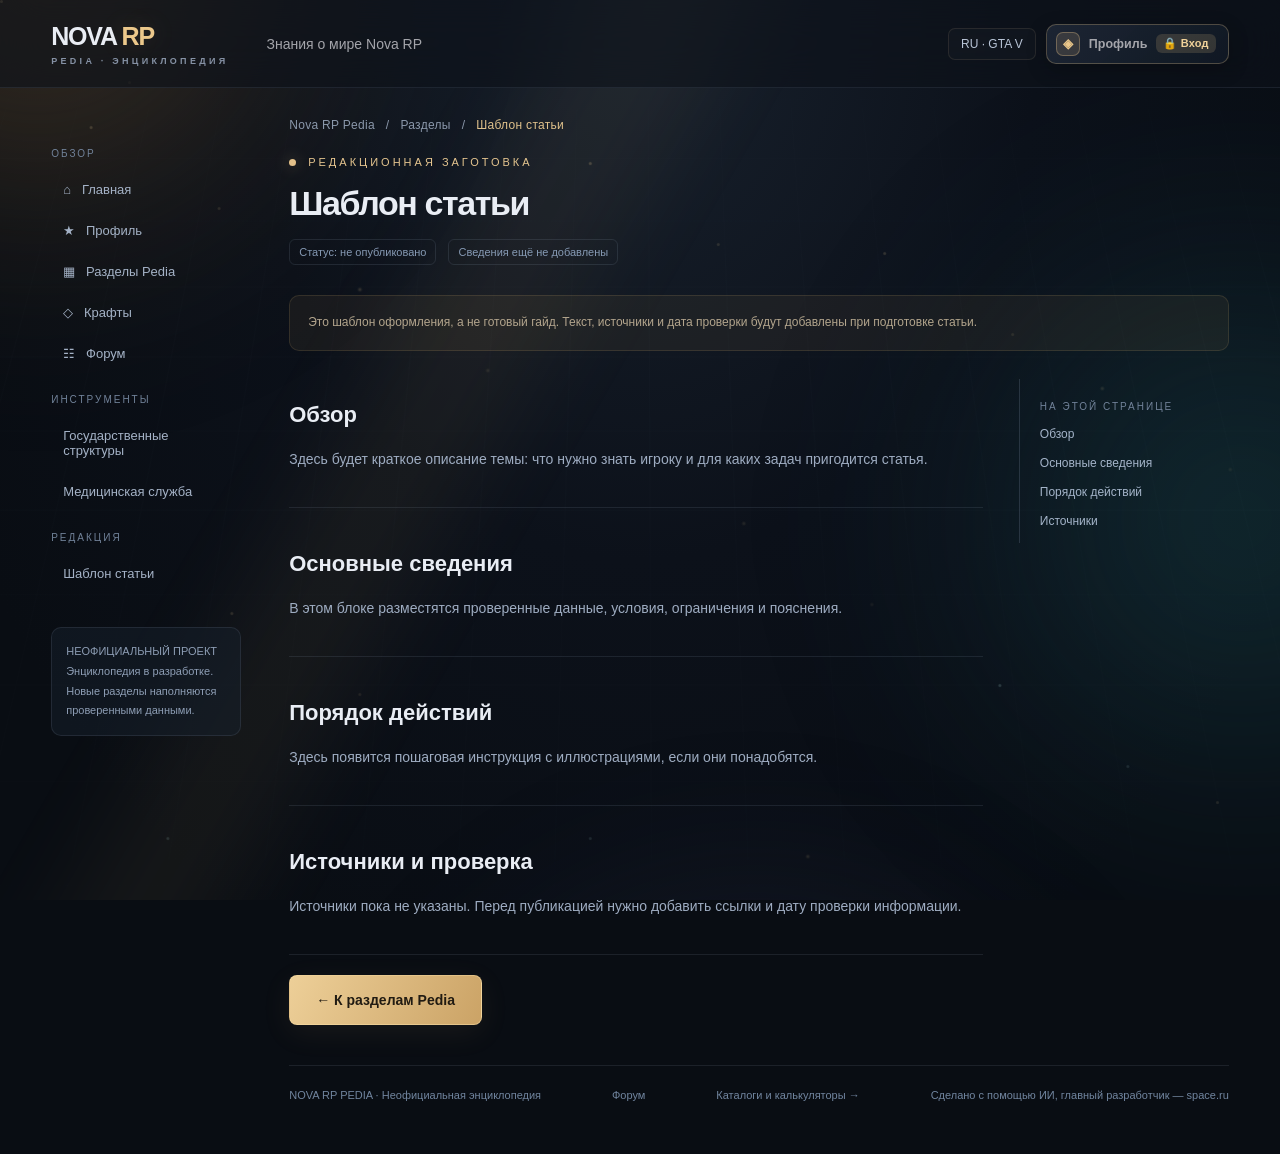
==== article.html @ e7974ddd "Add player profile page, account directory, and 16 auth-gated RP achievements Co-authored-by: arena-" ====
<!DOCTYPE html>
<html lang="ru"><head><meta charset="utf-8"><meta name="viewport" content="width=device-width,initial-scale=1"><title>Шаблон статьи — Nova RP Pedia</title><link rel="stylesheet" href="profile-nav.css">
<style>
*{box-sizing:border-box}body{margin:0;background:#131416;color:#eee;font:14px 'Segoe UI',Arial,sans-serif}button,input{font:inherit}button{cursor:pointer}header{height:76px;border-bottom:1px solid #303136;display:flex;align-items:center;gap:38px;padding:0 4vw;background:#191a1d}.brand{font-size:25px;font-weight:900;letter-spacing:-1px}.brand b{color:#eab95c}.brand small{font-size:11px;letter-spacing:3px;display:block;color:#888;margin-top:2px}header span{color:#a4a5ab}header .right{margin-left:auto;font-size:12px;background:#28292d;border-radius:7px;padding:8px 12px}.page{max-width:1550px;margin:auto;padding:36px 4vw}.crumb{font-size:12px;color:#83858e;margin-bottom:24px}.crumb span{color:#d8b67b}h1{font-size:34px;letter-spacing:-1px;margin:0 0 10px}.intro{color:#9799a2;margin:0 0 28px;line-height:1.6}.layout{display:grid;grid-template-columns:minmax(0,1fr) 350px;gap:26px;align-items:start}.toolbar{display:flex;gap:12px;align-items:center;margin-bottom:18px}.search{width:100%;border:1px solid #36373d;background:#202125;padding:13px 16px;border-radius:9px;color:white;outline:none}.search:focus{border-color:#d6aa5b}.count{white-space:nowrap;color:#8d8f98;font-size:12px}.tabs{display:flex;gap:7px;flex-wrap:wrap;margin-bottom:26px}.tab{color:#a7a8af;background:#202125;border:1px solid #303137;border-radius:7px;padding:9px 13px;font-size:12px}.tab.active{background:#d9ae62;color:#191714;border-color:#d9ae62;font-weight:700}.section-title{display:flex;gap:10px;align-items:center;margin:26px 0 15px;font-size:19px}.section-title span{font-size:11px;background:#2a2b30;color:#a3a4ab;padding:4px 7px;border-radius:5px}.cards{display:grid;grid-template-columns:repeat(auto-fill,minmax(170px,1fr));gap:12px}.card{border:1px solid #303137;border-radius:10px;background:#1c1d21;padding:16px;display:flex;flex-direction:column;min-width:0;transition:.2s}.card:hover{border-color:#756342;background:#222226}.card.selected{border-color:#b18a49}.art{height:92px;display:flex;align-items:center;justify-content:center;background:radial-gradient(ellipse,#33322d00,#191a1d00);position:relative;color:#bdb8ad}.art svg{width:115px;height:70px;filter:drop-shadow(0 8px 7px #0007)}.card-title{min-height:40px;font-weight:600;font-size:13px;line-height:1.5;margin-top:12px}.recipe{font-size:12px;color:#8e909a;margin:9px 0 16px}.recipe b{color:#dfc18d;font-size:15px;font-weight:600}.add{border:1px solid #3a3935;border-radius:6px;background:#2b2822;color:#e5c896;padding:9px;font-size:12px;margin-top:auto}.add:hover{background:#423724}.cart{position:sticky;top:20px;background:#1c1d21;border:1px solid #33343a;border-radius:12px;overflow:hidden}.cart-head{padding:20px;border-bottom:1px solid #303137;display:flex;justify-content:space-between;align-items:center;font-size:18px;font-weight:700}.badge{background:#383025;color:#e5bb77;border-radius:6px;font-size:12px;padding:4px 8px}.cart-body{padding:20px}.label{font-size:12px;color:#b3b4bc;display:flex;justify-content:space-between;margin-bottom:9px}.label span{color:#73757e}.stock-row{display:flex;background:#141518;border:1px solid #393a41;border-radius:7px;align-items:center;padding-right:12px;gap:8px;color:#9698a1}.stock-row input{width:100%;min-width:0;border:0;background:transparent;padding:12px;color:#f0d09a;font-size:20px;outline:none;font-weight:700}.bar{height:4px;border-radius:9px;background:#323338;margin-top:12px;overflow:hidden}.bar i{display:block;width:0;height:100%;background:#dcb774}.balance{font-size:12px;line-height:1.6;color:#93959e;margin-top:10px;min-height:38px}.balance.ok{color:#8dccaa}.balance.bad{color:#ed9292}.order-list{border-top:1px solid #33343a;margin-top:15px;padding-top:15px;max-height:36vh;overflow:auto}.empty{text-align:center;color:#8c8e98;padding:30px 5px;line-height:1.7}.empty strong{display:block;color:#c1c2c9;font-size:14px;margin:12px 0 5px}.line{border:1px solid #34353a;background:#232429;border-radius:8px;padding:10px;margin-bottom:9px}.line-top{display:flex;gap:10px;justify-content:space-between;align-items:start}.line-name{font-size:12px;line-height:1.5}.remove{border:0;background:none;color:#9d7b75;font-size:18px;padding:0 3px}.line-bottom{display:flex;align-items:center;justify-content:space-between;margin-top:10px;gap:6px}.line-cost{font-size:11px;color:#bcaa8c}.qty{display:flex;gap:4px}.qty button{width:25px;border:1px solid #404147;border-radius:4px;color:#ddd;background:#303137}.qty input{width:65px;background:#17181b;border:1px solid #404147;color:#dfbd84;text-align:center;padding:5px 0;border-radius:4px;appearance:textfield}.qty input::-webkit-inner-spin-button{display:none}.summary{border-top:1px solid #33343a;padding-top:15px;margin-top:15px}.sumrow{display:flex;justify-content:space-between;font-size:12px;color:#9799a3;margin-bottom:12px}.sumrow strong{color:#ddd}.total{color:#e3c28b;font-size:15px;font-weight:700}.total strong{color:#e3c28b}.copy{width:100%;padding:12px;background:#dbb16b;color:#211b12;border:0;border-radius:7px;font-weight:700;margin-top:4px}.clear{width:100%;background:none;border:0;color:#9b9da5;padding:12px;font-size:12px}.note{color:#6f717a;font-size:11px;line-height:1.7;margin-top:15px}.footer{border-top:1px solid #2b2c31;padding-top:20px;margin-top:35px;color:#6f717a;font-size:11px;display:flex;justify-content:space-between;gap:20px}.toast{position:fixed;bottom:20px;left:50%;transform:translateX(-50%);background:#dfbb7b;color:#201a11;padding:12px 22px;border-radius:8px;z-index:10;box-shadow:0 6px 30px #0005}.none{padding:40px;color:#92949d;text-align:center}[hidden]{display:none!important}button:focus-visible{outline:2px solid #e1b66c;outline-offset:3px}@media(max-width:1050px){.layout{grid-template-columns:minmax(0,1fr) 310px}.cards{grid-template-columns:repeat(auto-fill,minmax(155px,1fr))}.cart-body{padding:15px}}@media(max-width:760px){header{height:66px;padding:0 20px}header>span{display:none}.page{padding:25px 16px}h1{font-size:28px}.layout{grid-template-columns:1fr}.cart{position:static}.cards{grid-template-columns:repeat(2,minmax(0,1fr))}.count{display:none}.footer{flex-direction:column}.card{padding:12px}.art{height:75px}}

a{color:inherit;text-decoration:none}a:hover{color:#e5c28b}a:focus-visible{outline:2px solid #e5c28b;outline-offset:5px;border-radius:4px}.crumb a{transition:color .15s}.crumb a:hover{text-decoration:underline}.brand:hover{color:#fff}.nav-grid{display:grid;grid-template-columns:repeat(auto-fit,minmax(240px,1fr));gap:20px;margin-top:30px}.nav-card{display:flex;flex-direction:column;gap:15px;border:1px solid #36373d;border-radius:14px;padding:28px;background:#1c1d21;transition:.2s}.nav-card:hover{border-color:#c6a062;background:#242326;transform:translateY(-3px)}.nav-card h2{font-size:23px;margin:0}.nav-card p{color:#9b9da5;line-height:1.7;margin:0}.nav-card .go{color:#e5c28b;margin-top:auto;padding-top:15px}.hero-label{color:#d9b77e;font-size:12px;letter-spacing:2px;margin:25px 0 16px}.hero-title{font-size:clamp(32px,5vw,60px);max-width:850px;line-height:1.1;margin-bottom:22px}.nav-hero{padding:20px 0 30px}.quick-links{display:flex;gap:15px;flex-wrap:wrap}.nav-button{display:inline-block;padding:13px 20px;border-radius:8px;background:#dbb16b;color:#211b12;font-weight:700}.nav-button:hover{background:#e7c48c;color:#211b12}

/* NOVA — animated atmosphere */
:root{--nova-gold:#ecc88b;--nova-edge:rgba(222,194,143,.16)}
html{background:#090d13;scroll-behavior:smooth}body{background:#090d13;isolation:isolate;min-height:100vh;color:#e9edf4}
.atmosphere{position:fixed;inset:0;z-index:-1;overflow:hidden;pointer-events:none;background:radial-gradient(ellipse at 50% 0%,#18212d 0%,#0c111a 44%,#090d13 85%)}
.aura{position:absolute;width:70vw;height:70vw;max-width:1100px;max-height:1100px;border-radius:50%;filter:blur(75px);opacity:.38;will-change:transform;animation:auraFloat 27s ease-in-out infinite alternate}
.aura.gold{left:-32vw;top:-38vw;background:radial-gradient(circle,#9a713e 0%,#6e54272e 48%,transparent 68%)}
.aura.teal{right:-32vw;top:8vh;background:radial-gradient(circle,#205d65 0%,#1b586b33 46%,transparent 68%);animation-duration:34s;animation-delay:-13s}
.aura.violet{left:24vw;bottom:-60vw;background:radial-gradient(circle,#424a79 0%,transparent 65%);animation-duration:39s;animation-delay:-20s}
.bg-grid{position:absolute;inset:0;background-image:linear-gradient(#c2d3ed05 1px,transparent 1px),linear-gradient(90deg,#c2d3ed05 1px,transparent 1px);background-size:72px 72px;mask-image:linear-gradient(transparent,#0008 40%,transparent);transform:perspective(900px) rotateX(20deg) scale(1.15)}
.bg-beam{position:absolute;left:22%;top:-25%;width:20%;height:150%;background:linear-gradient(90deg,transparent,#e4bb7010,transparent);transform:rotate(30deg);filter:blur(25px);animation:beamDrift 30s ease-in-out infinite alternate}
.sparks{position:absolute;left:0;top:0;width:3px;height:3px;border-radius:50%;background:#e9cc92;box-shadow:7vw 14vh 1px #e9cc9280,18vw 68vh 1px #e9cc9260,28vw 32vh 2px #e9cc9290,36vw 84vh 1px #b3e0dd80,46vw 18vh 1px #e9cc9290,58vw 58vh 2px #e9cc9260,69vw 28vh 1px #e9cc9270,78vw 76vh 1px #b3e0dd80,86vw 43vh 2px #e9cc9270,95vw 89vh 1px #e9cc9250,13vw 93vh 1px #b3e0dd60,63vw 95vh 2px #e9cc9270;opacity:.4;animation:sparkDrift 19s ease-in-out infinite alternate}
.sparks.second{transform:translate(10vw,9vh);animation-delay:-9s;animation-duration:26s;opacity:.25}
header{position:relative;z-index:2;background:rgba(13,18,26,.62);border-color:#afc3e518;backdrop-filter:blur(20px);-webkit-backdrop-filter:blur(20px);height:88px}
.brand{letter-spacing:-1.2px}.brand b{color:#ecc88b;text-shadow:0 0 26px #edc58030}.brand small{letter-spacing:3.3px;color:#8692a5;font-size:9px;margin-top:5px}
header .right{border:1px solid #e0c99c1c;background:#ffffff05;color:#b9c5d7}
.page{position:relative;z-index:1;padding-top:42px;animation:pageReveal .65s ease both}
.crumb{color:#8b98ab;letter-spacing:.3px}.crumb span{color:#e1c28c}h1{letter-spacing:-1.4px;font-weight:750}.intro{color:#9ba9bd}
.nav-hero{padding:clamp(35px,8vh,100px) 0 clamp(45px,9vh,110px);max-width:1050px}.hero-label{display:flex;align-items:center;gap:12px;font-size:11px;letter-spacing:3px;color:#e5c58f}.hero-label:before{content:'';width:7px;height:7px;background:#e4c18a;border-radius:50%;box-shadow:0 0 15px #ebc88370}
.hero-title{font-size:clamp(40px,5.8vw,78px);letter-spacing:-3px;line-height:1.08;background:linear-gradient(115deg,#fbf6eb 5%,#e4c58f 60%,#acc6cf);-webkit-background-clip:text;background-clip:text;color:transparent;max-width:1000px;margin-top:26px;margin-bottom:26px}
.nav-hero .intro{font-size:16px;line-height:1.9;max-width:700px}.quick-links{margin-top:32px}.nav-button{padding:16px 26px;border:1px solid #f8dba280;background:linear-gradient(115deg,#edcf98,#cba366);box-shadow:0 8px 30px #cba36615;transition:transform .25s,box-shadow .25s}.nav-button:hover{transform:translateY(-3px);box-shadow:0 12px 40px #cba36630;background:#efd29e}
.nav-card,.cart{background:linear-gradient(135deg,#202a38b3,#131c29cc);border:1px solid #b4c7e524;box-shadow:0 15px 60px #00000020;backdrop-filter:blur(20px);-webkit-backdrop-filter:blur(20px)}
.nav-card{padding:32px;border-radius:18px}.nav-card:hover{background:linear-gradient(135deg,#2b3543cc,#1a2533dd);border-color:#e2c58b77;box-shadow:0 20px 50px #0003}.nav-card p{color:#9eaec3}.nav-card .go{color:#ecc88b}.nav-grid{gap:22px}
.cart{border-radius:16px}.cart-head{border-bottom-color:#c1d2ed18;font-size:17px}.cart-body{background:transparent}.badge{background:#e0bb7520;color:#efd29b}.stock-row{background:#090e1688;border-color:#c3d2e526}.stock-row:focus-within{border-color:#ddbd7f99;box-shadow:0 0 0 3px #ddbd7f0a}.stock-row input{color:#efd19b}.bar{background:#afc4e018}.bar i{background:linear-gradient(90deg,#9f8053,#f0dba7);box-shadow:0 0 12px #e2bd7970;transition:width .3s}
.search{background:#17223199;border-color:#b2c8e526;backdrop-filter:blur(12px);transition:border-color .2s,box-shadow .2s}.search:focus{border-color:#dcb87c;box-shadow:0 0 0 3px #dcb87c0c}
.tab{background:#1c2737a6;border-color:#a2bad51c;color:#9eacc1;transition:background .2s,color .2s,border-color .2s}.tab:hover{border-color:#ddbd7b70;color:#efdab6}.tab.active{background:linear-gradient(120deg,#e6c68e,#ba945b);color:#211a10;border-color:#e6c68e80;box-shadow:0 3px 15px #d7b16b15}
.card{background:linear-gradient(145deg,#1e2a3b99,#131c29c7);border-color:#acc5e51c;border-radius:13px;transition:transform .22s,border-color .22s,box-shadow .22s,background .22s;backdrop-filter:blur(12px)}
.card:hover{transform:translateY(-4px);background:linear-gradient(145deg,#2b3543c7,#1c2532dd);border-color:#d8b98166;box-shadow:0 12px 25px #0003}.card.selected{border-color:#d9b77b80;box-shadow:inset 0 0 25px #b9955408}.art{background:radial-gradient(ellipse,#d5c4940a,transparent 65%)}.art svg{transition:transform .3s}.card:hover .art svg{transform:translateY(-3px) rotate(-2deg)}
.add{background:#d0af7710;color:#e6c896;border-color:#ddc19230;transition:background .2s,border-color .2s}.add:hover{background:#d8b98124;border-color:#ddc19270}.line{background:#101a2799;border-color:#c2d5ed1c}.qty input{background:#0a121d;color:#ebcc92;border-color:#91a9ca30}.qty input:focus{outline:1px solid #e1c38b}.copy{background:linear-gradient(115deg,#e7c994,#c4a06a);transition:filter .2s,transform .2s}.copy:hover{filter:brightness(1.08);transform:translateY(-1px)}
.order-list,.summary,.cart-head,.footer{border-color:#b8cce61c}.section-title span{background:#9fb7d112;color:#9dadc1}.footer{color:#7a899f;padding-bottom:24px}.footer a{color:#a9b8ca}.note{color:#8290a4}.toast{background:#e8ca95;box-shadow:0 12px 45px #0006;border:1px solid #ffdf9c}
@keyframes auraFloat{0%{transform:translate3d(0,0,0) scale(1)}50%{transform:translate3d(7vw,6vh,0) scale(1.12)}100%{transform:translate3d(14vw,-3vh,0) scale(.94)}}
@keyframes sparkDrift{from{translate:0 0;opacity:.2}to{translate:18px -60px;opacity:.6}}
@keyframes beamDrift{from{translate:-12vw 0;opacity:.3}to{translate:25vw 0;opacity:.8}}
@keyframes pageReveal{from{opacity:0;transform:translateY(10px)}to{opacity:1;transform:translateY(0)}}
@media(max-width:760px){header{height:74px}.page{padding-top:26px}.hero-title{letter-spacing:-1.7px}.nav-hero{padding:32px 0 48px}.nav-hero .intro{font-size:14px}.aura{filter:blur(45px);width:100vw;height:100vw}.aura.gold{top:-35vw;left:-40vw}.aura.teal{top:35vh;right:-50vw}.nav-card{padding:24px}.hero-label{letter-spacing:2px}.card:hover{transform:none}}
@media(prefers-reduced-motion:reduce){html{scroll-behavior:auto}*,*:before,*:after{animation:none!important;transition:none!important}.aura{will-change:auto}.sparks{opacity:.3}}

.pedia-shell{max-width:1550px;margin:auto;padding:30px 4vw;display:grid;grid-template-columns:190px minmax(0,1fr);gap:48px;position:relative}.pedia-side{padding-top:8px}.side-label{font-size:10px;letter-spacing:2px;color:#718299;margin:22px 0 12px}.side-link{display:block;padding:11px 12px;margin:4px 0;border-radius:8px;font-size:13px;color:#a4b2c6;transition:.2s}.side-link:hover,.side-link.current{background:#e4bf8110;color:#efd099}.side-link.current{border-left:2px solid #e6c78c}.side-box{border:1px solid #b5c9e51c;background:#16202d80;border-radius:10px;padding:14px;margin-top:35px;font-size:11px;line-height:1.8;color:#8e9eb5}.pedia-content{min-width:0}.pedia-content .hero-label{margin-top:20px}.pedia-title{font-size:clamp(38px,5.5vw,70px);letter-spacing:-2.8px;line-height:1.08;margin:22px 0;color:#f1eee7}.pedia-title em{font-style:normal;background:linear-gradient(110deg,#edd19e,#c6a875);background-clip:text;-webkit-background-clip:text;color:transparent}.pedia-lead{color:#9cacbf;line-height:1.9;font-size:15px;max-width:650px}.pedia-search{position:relative;margin:30px 0 12px;max-width:780px}.pedia-search input{padding:18px 90px 18px 48px;font-size:15px;border-radius:12px}.search-mark{position:absolute;left:18px;top:14px;color:#d8b982;font-size:23px}.keycap{position:absolute;right:14px;top:15px;border:1px solid #8195b333;border-radius:5px;padding:3px 6px;color:#8294ae;font-size:11px}.search-help{font-size:11px;color:#71849d;margin-bottom:35px}.section-bar{display:flex;justify-content:space-between;align-items:center;gap:15px;margin:35px 0 18px}.section-bar h2{font-size:20px;margin:0;letter-spacing:-.5px}.section-bar span{font-size:11px;color:#8c9cb2}.pedia-grid{display:grid;grid-template-columns:repeat(3,minmax(0,1fr));gap:13px}.pedia-tile{position:relative;display:flex;flex-direction:column;gap:14px;min-height:190px;background:linear-gradient(140deg,#1c2a3b99,#101a28b0);border:1px solid #b5c9e51e;border-radius:13px;padding:22px;transition:transform .2s,border-color .2s,background .2s}.pedia-tile:hover{transform:translateY(-4px);border-color:#d3b17b80;background:#233143aa}.tile-icon{width:38px;height:38px;display:grid;place-items:center;background:#e9c4850c;border:1px solid #e9c48526;color:#e9c485;border-radius:10px;font-size:20px}.pedia-tile h3{font-size:15px;margin:0}.pedia-tile p{font-size:12px;color:#91a3bb;line-height:1.7;margin:0}.tile-state{font-size:10px;color:#8999ae;margin-top:auto;display:flex;justify-content:space-between;gap:12px}.tile-state.live{color:#88c6a9}.ready-list{display:grid;grid-template-columns:1fr 1fr;gap:12px}.ready-link{display:flex;align-items:center;gap:14px;border:1px solid #b5c9e51e;background:#111d2bb0;border-radius:12px;padding:19px}.ready-link:hover{border-color:#d3b17b80}.ready-link strong{display:block;font-size:13px}.ready-link small{display:block;color:#8a9eb9;margin-top:7px;font-size:11px}.ready-link b{margin-left:auto;color:#e5c58c}.editor-note{margin:28px 0;border:1px solid #e5be7a22;border-radius:10px;padding:16px 18px;font-size:12px;color:#b3a58d;line-height:1.8;background:#d9ac6410}.results{max-width:780px;margin:0 0 25px;background:#111d2be8;border:1px solid #b5c9e52a;border-radius:12px;padding:8px}.results a{display:block;padding:14px;border-radius:7px}.results a:hover{background:#dcb77510}.results strong{display:block;font-size:13px}.results small{display:block;font-size:11px;margin-top:5px;color:#92a6bf}.no-results{padding:18px;color:#9aabc0;font-size:13px}.article-layout{display:grid;grid-template-columns:minmax(0,1fr) 210px;gap:36px}.article-block{padding:5px 0 20px;border-bottom:1px solid #b5c9e51c;margin-bottom:20px}.article-block h2{font-size:22px}.article-block p,.article-block li{font-size:14px;color:#9eacc1;line-height:1.9}.article-toc{position:sticky;top:25px;align-self:start;border-left:1px solid #b5c9e52a;padding-left:20px}.article-toc a{display:block;color:#a4b4c9;font-size:12px;margin:15px 0}.article-meta{display:flex;gap:12px;flex-wrap:wrap;font-size:11px;color:#869ab4;margin:16px 0 30px}.article-meta span{padding:6px 9px;border:1px solid #a8bad022;border-radius:6px}.pedia-footer{display:flex;justify-content:space-between;gap:15px;flex-wrap:wrap;margin-top:40px;padding:23px 0;border-top:1px solid #b5c9e51c;font-size:11px;color:#71859f}
@media(max-width:1100px){.pedia-shell{gap:25px;grid-template-columns:165px minmax(0,1fr)}.pedia-grid{grid-template-columns:repeat(2,minmax(0,1fr))}}@media(max-width:760px){.pedia-shell{display:block;padding:22px 16px}.pedia-side{display:none}.pedia-title{letter-spacing:-1.8px}.pedia-grid{grid-template-columns:repeat(2,minmax(0,1fr))}.pedia-tile{padding:16px;min-height:180px}.ready-list,.article-layout{grid-template-columns:1fr}.article-toc{display:none}.keycap{display:none}.pedia-search input{padding-right:15px}.pedia-lead{font-size:14px}.section-bar span{display:none}}@media(prefers-reduced-motion:reduce){.pedia-tile{transition:none}}
</style></head><body><div class="atmosphere" aria-hidden="true"><div class="aura gold"></div><div class="aura teal"></div><div class="aura violet"></div><div class="bg-grid"></div><div class="bg-beam"></div><div class="sparks"></div><div class="sparks second"></div></div>
<header><a class="brand" href="home.html" aria-label="Nova RP Pedia — главная">NOVA <b>RP</b><small>PEDIA · ЭНЦИКЛОПЕДИЯ</small></a><span>Знания о мире Nova RP</span><div class="nova-header-end"><div class="right">RU · GTA V</div><a class="nova-profile-btn" id="novaProfileNavBtn" href="profile.html"><span class="npb-avatar" aria-hidden="true">◈</span><span class="npb-label">Профиль</span><span class="npb-badge">🔒 Вход</span></a></div></header>
<main class="pedia-shell"><aside class="pedia-side"><div class="side-label">ОБЗОР</div><a class="side-link" href="home.html">⌂ &nbsp; Главная</a><a class="side-link" href="profile.html">★ &nbsp; Профиль</a><a class="side-link" href="home.html#sections">▦ &nbsp; Разделы Pedia</a><a class="side-link" href="catalogs.html">◇ &nbsp; Крафты</a><a class="side-link" href="forum.html">☷ &nbsp; Форум</a><div class="side-label">ИНСТРУМЕНТЫ</div><a class="side-link" href="index.html">Государственные структуры</a><a class="side-link" href="ems.html">Медицинская служба</a><div class="side-label">РЕДАКЦИЯ</div><a class="side-link" href="article.html">Шаблон статьи</a><div class="side-box">НЕОФИЦИАЛЬНЫЙ ПРОЕКТ<br>Энциклопедия в разработке. Новые разделы наполняются проверенными данными.</div></aside><div class="pedia-content"><nav class="crumb"><a href="home.html">Nova RP Pedia</a> &nbsp; / &nbsp; <a href="home.html#sections">Разделы</a> &nbsp; / &nbsp; <span id="crumbTitle">Шаблон статьи</span></nav><div class="hero-label">РЕДАКЦИОННАЯ ЗАГОТОВКА</div><h1 id="articleTitle">Шаблон статьи</h1><div class="article-meta"><span>Статус: не опубликовано</span><span>Сведения ещё не добавлены</span></div><div class="editor-note" id="articleNotice">Это шаблон оформления, а не готовый гайд. Текст, источники и дата проверки будут добавлены при подготовке статьи.</div><div class="article-layout"><article><section class="article-block" id="overview"><h2>Обзор</h2><p>Здесь будет краткое описание темы: что нужно знать игроку и для каких задач пригодится статья.</p></section><section class="article-block" id="details"><h2>Основные сведения</h2><p>В этом блоке разместятся проверенные данные, условия, ограничения и пояснения.</p></section><section class="article-block" id="steps"><h2>Порядок действий</h2><p>Здесь появится пошаговая инструкция с иллюстрациями, если они понадобятся.</p></section><section class="article-block" id="sources"><h2>Источники и проверка</h2><p>Источники пока не указаны. Перед публикацией нужно добавить ссылки и дату проверки информации.</p></section><a class="nav-button" href="home.html#sections">← К разделам Pedia</a></article><nav class="article-toc" aria-label="Содержание статьи"><div class="side-label">НА ЭТОЙ СТРАНИЦЕ</div><a href="#overview">Обзор</a><a href="#details">Основные сведения</a><a href="#steps">Порядок действий</a><a href="#sources">Источники</a></nav></div><footer class="pedia-footer"><span>NOVA RP PEDIA · Неофициальная энциклопедия</span><a href="forum.html">Форум</a><a href="catalogs.html">Каталоги и калькуляторы →</a><span>Сделано с помощью ИИ, главный разработчик — <a href="https://space.ru" target="_blank" rel="noopener noreferrer">space.ru</a></span></footer></div></main><script>
const sections={start:'Начало игры',organizations:'Организации',jobs:'Работа и профессии',transport:'Транспорт',items:'Предметы'};const key=new URLSearchParams(location.search).get('section');if(Object.hasOwn(sections,key)){const title=sections[key];document.getElementById('articleTitle').textContent=title;document.getElementById('crumbTitle').textContent=title;document.getElementById('articleNotice').textContent='Раздел «'+title+'» готовится к наполнению. Ниже — структура будущей статьи, а не сведения о правилах или механиках сервера.';document.title=title+' — Nova RP Pedia';}
</script><script src="vendor/supabase.js"></script><script src="supabase-config.js"></script><script src="pedia-article.js"></script><script src="achievements.js"></script></body></html>
---- profile-nav.css ----
/* Nova RP Pedia — Global Profile Header Button & Achievement Toast */
.nova-header-end {
  margin-left: auto;
  display: flex;
  align-items: center;
  gap: 10px;
  flex-shrink: 0;
}

header .nova-header-end > .right {
  margin-left: 0;
}

.nova-profile-btn {
  display: inline-flex;
  align-items: center;
  gap: 9px;
  padding: 7px 12px 7px 9px;
  border-radius: 10px;
  border: 1px solid rgba(236, 200, 139, 0.28);
  background: linear-gradient(135deg, rgba(32, 42, 56, 0.85), rgba(17, 25, 37, 0.92));
  color: #f3e8d2;
  font-size: 12.5px;
  font-weight: 600;
  text-decoration: none;
  white-space: nowrap;
  box-shadow: 0 6px 20px rgba(0, 0, 0, 0.22);
  transition: transform 0.2s ease, border-color 0.2s ease, background 0.2s ease, box-shadow 0.2s ease;
}

.nova-profile-btn:hover {
  transform: translateY(-1px);
  border-color: rgba(236, 200, 139, 0.65);
  background: linear-gradient(135deg, rgba(44, 56, 74, 0.92), rgba(24, 34, 49, 0.96));
  color: #fff6e5;
  box-shadow: 0 10px 26px rgba(219, 177, 107, 0.14);
}

.nova-profile-btn:focus-visible {
  outline: 2px solid #ecc88b;
  outline-offset: 3px;
}

.nova-profile-btn.is-current {
  border-color: rgba(236, 200, 139, 0.78);
  background: linear-gradient(125deg, rgba(230, 198, 142, 0.22), rgba(32, 43, 59, 0.95));
  color: #ffe7bd;
  box-shadow: 0 0 24px rgba(236, 200, 139, 0.16);
}

.npb-avatar {
  width: 24px;
  height: 24px;
  border-radius: 7px;
  display: inline-grid;
  place-items: center;
  background: rgba(236, 200, 139, 0.14);
  border: 1px solid rgba(236, 200, 139, 0.32);
  color: #ecc88b;
  font-size: 13px;
  line-height: 1;
  flex-shrink: 0;
}

.npb-label {
  max-width: 135px;
  overflow: hidden;
  text-overflow: ellipsis;
}

.npb-badge {
  display: inline-flex;
  align-items: center;
  gap: 3px;
  padding: 3px 7px;
  border-radius: 6px;
  background: rgba(236, 200, 139, 0.16);
  color: #f0d29a;
  font-size: 11px;
  font-weight: 700;
  letter-spacing: 0.2px;
}

/* Achievement Unlock Toast Stack */
.nova-ach-toast-stack {
  position: fixed;
  right: 20px;
  bottom: 20px;
  z-index: 9999;
  display: flex;
  flex-direction: column;
  gap: 10px;
  max-width: min(370px, calc(100vw - 32px));
  pointer-events: none;
}

.nova-ach-toast {
  pointer-events: auto;
  display: flex;
  align-items: center;
  gap: 13px;
  padding: 14px 16px;
  border-radius: 14px;
  border: 1px solid rgba(236, 200, 139, 0.55);
  background: linear-gradient(135deg, rgba(25, 34, 48, 0.96), rgba(12, 18, 28, 0.98));
  color: #eef2f8;
  text-decoration: none;
  box-shadow: 0 18px 48px rgba(0, 0, 0, 0.55), 0 0 28px rgba(236, 200, 139, 0.16);
  backdrop-filter: blur(16px);
  -webkit-backdrop-filter: blur(16px);
  animation: novaAchSlideIn 0.38s cubic-bezier(0.2, 0.9, 0.25, 1) both;
}

.nova-ach-toast:hover {
  border-color: #f3d59b;
  color: #fff;
}

.nova-ach-toast-icon {
  width: 42px;
  height: 42px;
  border-radius: 11px;
  display: grid;
  place-items: center;
  background: radial-gradient(circle at 30% 25%, rgba(236, 200, 139, 0.32), rgba(236, 200, 139, 0.08));
  border: 1px solid rgba(236, 200, 139, 0.45);
  color: #f3d49b;
  font-size: 20px;
  flex-shrink: 0;
}

.nova-ach-toast-body {
  min-width: 0;
  flex: 1;
}

.nova-ach-toast-kicker {
  font-size: 10px;
  letter-spacing: 1.6px;
  text-transform: uppercase;
  color: #ecc88b;
  font-weight: 700;
}

.nova-ach-toast-title {
  font-size: 13.5px;
  font-weight: 700;
  color: #fff;
  margin-top: 3px;
  line-height: 1.35;
}

.nova-ach-toast-sub {
  font-size: 11px;
  color: #9fb0c7;
  margin-top: 3px;
}

@keyframes novaAchSlideIn {
  from {
    opacity: 0;
    transform: translateY(16px) scale(0.96);
  }
  to {
    opacity: 1;
    transform: translateY(0) scale(1);
  }
}

@media (max-width: 680px) {
  header {
    gap: 14px !important;
  }
  header .nova-header-end > .right {
    display: none;
  }
  .nova-profile-btn {
    padding: 6px 10px 6px 8px;
    gap: 7px;
    font-size: 12px;
  }
  .npb-label {
    max-width: 92px;
  }
}

@media (max-width: 420px) {
  .npb-label {
    max-width: 72px;
  }
}

@media (prefers-reduced-motion: reduce) {
  .nova-profile-btn,
  .nova-ach-toast {
    animation: none !important;
    transition: none !important;
  }
}
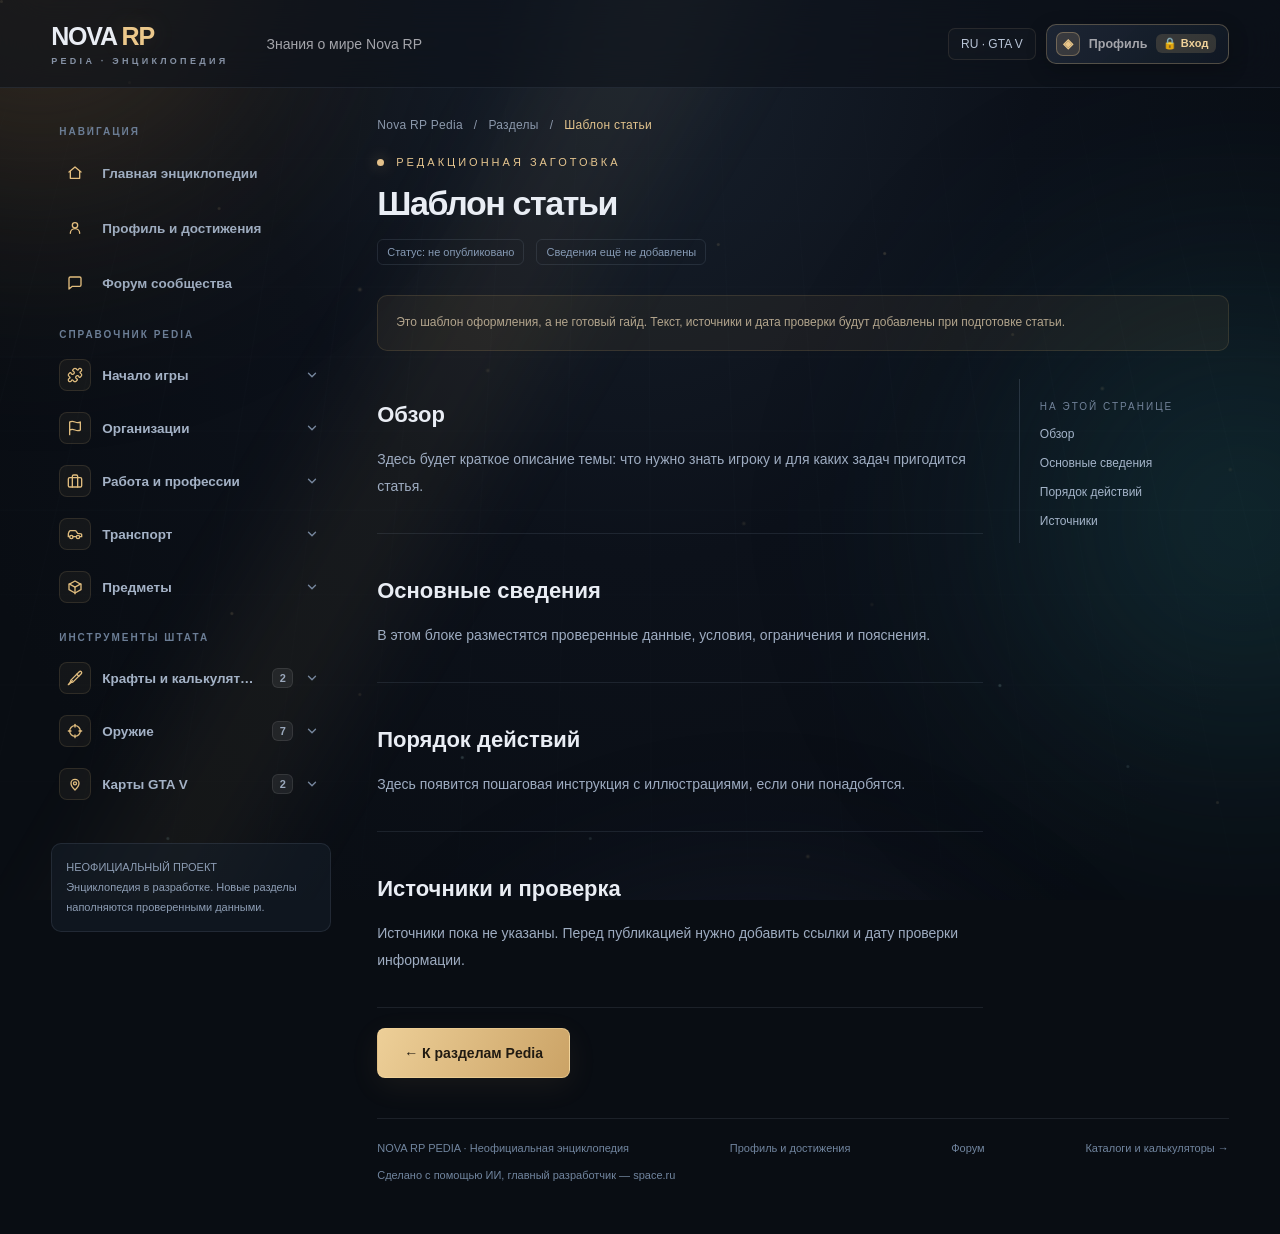
==== commit 7a62c7e8: "Redesign Pedia sidebar into collapsible tree menu with dynamic Supabase sync Co-authored-by: arena-a" ====
--- a/article.html
+++ b/article.html
@@ -1,5 +1,5 @@
 <!DOCTYPE html>
-<html lang="ru"><head><meta charset="utf-8"><meta name="viewport" content="width=device-width,initial-scale=1"><title>Шаблон статьи — Nova RP Pedia</title><link rel="stylesheet" href="profile-nav.css">
+<html lang="ru"><head><meta charset="utf-8"><meta name="viewport" content="width=device-width,initial-scale=1"><title>Шаблон статьи — Nova RP Pedia</title><link rel="stylesheet" href="profile-nav.css"><link rel="stylesheet" href="pedia-sidebar.css?v=2">
 <style>
 *{box-sizing:border-box}body{margin:0;background:#131416;color:#eee;font:14px 'Segoe UI',Arial,sans-serif}button,input{font:inherit}button{cursor:pointer}header{height:76px;border-bottom:1px solid #303136;display:flex;align-items:center;gap:38px;padding:0 4vw;background:#191a1d}.brand{font-size:25px;font-weight:900;letter-spacing:-1px}.brand b{color:#eab95c}.brand small{font-size:11px;letter-spacing:3px;display:block;color:#888;margin-top:2px}header span{color:#a4a5ab}header .right{margin-left:auto;font-size:12px;background:#28292d;border-radius:7px;padding:8px 12px}.page{max-width:1550px;margin:auto;padding:36px 4vw}.crumb{font-size:12px;color:#83858e;margin-bottom:24px}.crumb span{color:#d8b67b}h1{font-size:34px;letter-spacing:-1px;margin:0 0 10px}.intro{color:#9799a2;margin:0 0 28px;line-height:1.6}.layout{display:grid;grid-template-columns:minmax(0,1fr) 350px;gap:26px;align-items:start}.toolbar{display:flex;gap:12px;align-items:center;margin-bottom:18px}.search{width:100%;border:1px solid #36373d;background:#202125;padding:13px 16px;border-radius:9px;color:white;outline:none}.search:focus{border-color:#d6aa5b}.count{white-space:nowrap;color:#8d8f98;font-size:12px}.tabs{display:flex;gap:7px;flex-wrap:wrap;margin-bottom:26px}.tab{color:#a7a8af;background:#202125;border:1px solid #303137;border-radius:7px;padding:9px 13px;font-size:12px}.tab.active{background:#d9ae62;color:#191714;border-color:#d9ae62;font-weight:700}.section-title{display:flex;gap:10px;align-items:center;margin:26px 0 15px;font-size:19px}.section-title span{font-size:11px;background:#2a2b30;color:#a3a4ab;padding:4px 7px;border-radius:5px}.cards{display:grid;grid-template-columns:repeat(auto-fill,minmax(170px,1fr));gap:12px}.card{border:1px solid #303137;border-radius:10px;background:#1c1d21;padding:16px;display:flex;flex-direction:column;min-width:0;transition:.2s}.card:hover{border-color:#756342;background:#222226}.card.selected{border-color:#b18a49}.art{height:92px;display:flex;align-items:center;justify-content:center;background:radial-gradient(ellipse,#33322d00,#191a1d00);position:relative;color:#bdb8ad}.art svg{width:115px;height:70px;filter:drop-shadow(0 8px 7px #0007)}.card-title{min-height:40px;font-weight:600;font-size:13px;line-height:1.5;margin-top:12px}.recipe{font-size:12px;color:#8e909a;margin:9px 0 16px}.recipe b{color:#dfc18d;font-size:15px;font-weight:600}.add{border:1px solid #3a3935;border-radius:6px;background:#2b2822;color:#e5c896;padding:9px;font-size:12px;margin-top:auto}.add:hover{background:#423724}.cart{position:sticky;top:20px;background:#1c1d21;border:1px solid #33343a;border-radius:12px;overflow:hidden}.cart-head{padding:20px;border-bottom:1px solid #303137;display:flex;justify-content:space-between;align-items:center;font-size:18px;font-weight:700}.badge{background:#383025;color:#e5bb77;border-radius:6px;font-size:12px;padding:4px 8px}.cart-body{padding:20px}.label{font-size:12px;color:#b3b4bc;display:flex;justify-content:space-between;margin-bottom:9px}.label span{color:#73757e}.stock-row{display:flex;background:#141518;border:1px solid #393a41;border-radius:7px;align-items:center;padding-right:12px;gap:8px;color:#9698a1}.stock-row input{width:100%;min-width:0;border:0;background:transparent;padding:12px;color:#f0d09a;font-size:20px;outline:none;font-weight:700}.bar{height:4px;border-radius:9px;background:#323338;margin-top:12px;overflow:hidden}.bar i{display:block;width:0;height:100%;background:#dcb774}.balance{font-size:12px;line-height:1.6;color:#93959e;margin-top:10px;min-height:38px}.balance.ok{color:#8dccaa}.balance.bad{color:#ed9292}.order-list{border-top:1px solid #33343a;margin-top:15px;padding-top:15px;max-height:36vh;overflow:auto}.empty{text-align:center;color:#8c8e98;padding:30px 5px;line-height:1.7}.empty strong{display:block;color:#c1c2c9;font-size:14px;margin:12px 0 5px}.line{border:1px solid #34353a;background:#232429;border-radius:8px;padding:10px;margin-bottom:9px}.line-top{display:flex;gap:10px;justify-content:space-between;align-items:start}.line-name{font-size:12px;line-height:1.5}.remove{border:0;background:none;color:#9d7b75;font-size:18px;padding:0 3px}.line-bottom{display:flex;align-items:center;justify-content:space-between;margin-top:10px;gap:6px}.line-cost{font-size:11px;color:#bcaa8c}.qty{display:flex;gap:4px}.qty button{width:25px;border:1px solid #404147;border-radius:4px;color:#ddd;background:#303137}.qty input{width:65px;background:#17181b;border:1px solid #404147;color:#dfbd84;text-align:center;padding:5px 0;border-radius:4px;appearance:textfield}.qty input::-webkit-inner-spin-button{display:none}.summary{border-top:1px solid #33343a;padding-top:15px;margin-top:15px}.sumrow{display:flex;justify-content:space-between;font-size:12px;color:#9799a3;margin-bottom:12px}.sumrow strong{color:#ddd}.total{color:#e3c28b;font-size:15px;font-weight:700}.total strong{color:#e3c28b}.copy{width:100%;padding:12px;background:#dbb16b;color:#211b12;border:0;border-radius:7px;font-weight:700;margin-top:4px}.clear{width:100%;background:none;border:0;color:#9b9da5;padding:12px;font-size:12px}.note{color:#6f717a;font-size:11px;line-height:1.7;margin-top:15px}.footer{border-top:1px solid #2b2c31;padding-top:20px;margin-top:35px;color:#6f717a;font-size:11px;display:flex;justify-content:space-between;gap:20px}.toast{position:fixed;bottom:20px;left:50%;transform:translateX(-50%);background:#dfbb7b;color:#201a11;padding:12px 22px;border-radius:8px;z-index:10;box-shadow:0 6px 30px #0005}.none{padding:40px;color:#92949d;text-align:center}[hidden]{display:none!important}button:focus-visible{outline:2px solid #e1b66c;outline-offset:3px}@media(max-width:1050px){.layout{grid-template-columns:minmax(0,1fr) 310px}.cards{grid-template-columns:repeat(auto-fill,minmax(155px,1fr))}.cart-body{padding:15px}}@media(max-width:760px){header{height:66px;padding:0 20px}header>span{display:none}.page{padding:25px 16px}h1{font-size:28px}.layout{grid-template-columns:1fr}.cart{position:static}.cards{grid-template-columns:repeat(2,minmax(0,1fr))}.count{display:none}.footer{flex-direction:column}.card{padding:12px}.art{height:75px}}
 
@@ -45,6 +45,6 @@
 @media(max-width:1100px){.pedia-shell{gap:25px;grid-template-columns:165px minmax(0,1fr)}.pedia-grid{grid-template-columns:repeat(2,minmax(0,1fr))}}@media(max-width:760px){.pedia-shell{display:block;padding:22px 16px}.pedia-side{display:none}.pedia-title{letter-spacing:-1.8px}.pedia-grid{grid-template-columns:repeat(2,minmax(0,1fr))}.pedia-tile{padding:16px;min-height:180px}.ready-list,.article-layout{grid-template-columns:1fr}.article-toc{display:none}.keycap{display:none}.pedia-search input{padding-right:15px}.pedia-lead{font-size:14px}.section-bar span{display:none}}@media(prefers-reduced-motion:reduce){.pedia-tile{transition:none}}
 </style></head><body><div class="atmosphere" aria-hidden="true"><div class="aura gold"></div><div class="aura teal"></div><div class="aura violet"></div><div class="bg-grid"></div><div class="bg-beam"></div><div class="sparks"></div><div class="sparks second"></div></div>
 <header><a class="brand" href="home.html" aria-label="Nova RP Pedia — главная">NOVA <b>RP</b><small>PEDIA · ЭНЦИКЛОПЕДИЯ</small></a><span>Знания о мире Nova RP</span><div class="nova-header-end"><div class="right">RU · GTA V</div><a class="nova-profile-btn" id="novaProfileNavBtn" href="profile.html"><span class="npb-avatar" aria-hidden="true">◈</span><span class="npb-label">Профиль</span><span class="npb-badge">🔒 Вход</span></a></div></header>
-<main class="pedia-shell"><aside class="pedia-side"><div class="side-label">ОБЗОР</div><a class="side-link" href="home.html">⌂ &nbsp; Главная</a><a class="side-link" href="profile.html">★ &nbsp; Профиль</a><a class="side-link" href="home.html#sections">▦ &nbsp; Разделы Pedia</a><a class="side-link" href="catalogs.html">◇ &nbsp; Крафты</a><a class="side-link" href="forum.html">☷ &nbsp; Форум</a><div class="side-label">ИНСТРУМЕНТЫ</div><a class="side-link" href="index.html">Государственные структуры</a><a class="side-link" href="ems.html">Медицинская служба</a><div class="side-label">РЕДАКЦИЯ</div><a class="side-link" href="article.html">Шаблон статьи</a><div class="side-box">НЕОФИЦИАЛЬНЫЙ ПРОЕКТ<br>Энциклопедия в разработке. Новые разделы наполняются проверенными данными.</div></aside><div class="pedia-content"><nav class="crumb"><a href="home.html">Nova RP Pedia</a> &nbsp; / &nbsp; <a href="home.html#sections">Разделы</a> &nbsp; / &nbsp; <span id="crumbTitle">Шаблон статьи</span></nav><div class="hero-label">РЕДАКЦИОННАЯ ЗАГОТОВКА</div><h1 id="articleTitle">Шаблон статьи</h1><div class="article-meta"><span>Статус: не опубликовано</span><span>Сведения ещё не добавлены</span></div><div class="editor-note" id="articleNotice">Это шаблон оформления, а не готовый гайд. Текст, источники и дата проверки будут добавлены при подготовке статьи.</div><div class="article-layout"><article><section class="article-block" id="overview"><h2>Обзор</h2><p>Здесь будет краткое описание темы: что нужно знать игроку и для каких задач пригодится статья.</p></section><section class="article-block" id="details"><h2>Основные сведения</h2><p>В этом блоке разместятся проверенные данные, условия, ограничения и пояснения.</p></section><section class="article-block" id="steps"><h2>Порядок действий</h2><p>Здесь появится пошаговая инструкция с иллюстрациями, если они понадобятся.</p></section><section class="article-block" id="sources"><h2>Источники и проверка</h2><p>Источники пока не указаны. Перед публикацией нужно добавить ссылки и дату проверки информации.</p></section><a class="nav-button" href="home.html#sections">← К разделам Pedia</a></article><nav class="article-toc" aria-label="Содержание статьи"><div class="side-label">НА ЭТОЙ СТРАНИЦЕ</div><a href="#overview">Обзор</a><a href="#details">Основные сведения</a><a href="#steps">Порядок действий</a><a href="#sources">Источники</a></nav></div><footer class="pedia-footer"><span>NOVA RP PEDIA · Неофициальная энциклопедия</span><a href="forum.html">Форум</a><a href="catalogs.html">Каталоги и калькуляторы →</a><span>Сделано с помощью ИИ, главный разработчик — <a href="https://space.ru" target="_blank" rel="noopener noreferrer">space.ru</a></span></footer></div></main><script>
+<main class="pedia-shell"><aside class="pedia-side"><div class="side-label">ОБЗОР</div><a class="side-link" href="home.html">⌂ &nbsp; Главная</a><a class="side-link" href="profile.html">★ &nbsp; Профиль</a><a class="side-link" href="home.html#sections">▦ &nbsp; Разделы Pedia</a><a class="side-link" href="catalogs.html">◇ &nbsp; Крафты</a><a class="side-link" href="forum.html">☷ &nbsp; Форум</a><div class="side-label">ИНСТРУМЕНТЫ</div><a class="side-link" href="index.html">Государственные структуры</a><a class="side-link" href="ems.html">Медицинская служба</a><div class="side-label">РЕДАКЦИЯ</div><a class="side-link" href="article.html">Шаблон статьи</a><div class="side-box">НЕОФИЦИАЛЬНЫЙ ПРОЕКТ<br>Энциклопедия в разработке. Новые разделы наполняются проверенными данными.</div></aside><div class="pedia-content"><nav class="crumb"><a href="home.html">Nova RP Pedia</a> &nbsp; / &nbsp; <a href="home.html#sections">Разделы</a> &nbsp; / &nbsp; <span id="crumbTitle">Шаблон статьи</span></nav><div class="hero-label" id="articleHeroLabel">РЕДАКЦИОННАЯ ЗАГОТОВКА</div><h1 id="articleTitle">Шаблон статьи</h1><div class="article-meta" id="articleMeta"><span>Статус: не опубликовано</span><span>Сведения ещё не добавлены</span></div><div class="editor-note" id="articleNotice">Это шаблон оформления, а не готовый гайд. Текст, источники и дата проверки будут добавлены при подготовке статьи.</div><div class="article-layout"><div style="min-width:0"><article class="article-main"><section class="article-block" id="overview"><h2>Обзор</h2><p>Здесь будет краткое описание темы: что нужно знать игроку и для каких задач пригодится статья.</p></section><section class="article-block" id="details"><h2>Основные сведения</h2><p>В этом блоке разместятся проверенные данные, условия, ограничения и пояснения.</p></section><section class="article-block" id="steps"><h2>Порядок действий</h2><p>Здесь появится пошаговая инструкция с иллюстрациями, если они понадобятся.</p></section><section class="article-block" id="sources"><h2>Источники и проверка</h2><p>Источники пока не указаны. Перед публикацией нужно добавить ссылки и дату проверки информации.</p></section></article><div class="actions" style="display:flex;gap:12px;flex-wrap:wrap;margin-top:20px"><a class="nav-button" href="home.html#sections">← К разделам Pedia</a></div></div><nav class="article-toc" aria-label="Содержание статьи"><div class="side-label">НА ЭТОЙ СТРАНИЦЕ</div><a href="#overview">Обзор</a><a href="#details">Основные сведения</a><a href="#steps">Порядок действий</a><a href="#sources">Источники</a></nav></div><footer class="pedia-footer"><span>NOVA RP PEDIA · Неофициальная энциклопедия</span><a href="profile.html">Профиль и достижения</a><a href="forum.html">Форум</a><a href="catalogs.html">Каталоги и калькуляторы →</a><span>Сделано с помощью ИИ, главный разработчик — <a href="https://space.ru" target="_blank" rel="noopener noreferrer">space.ru</a></span></footer></div></main><script>
 const sections={start:'Начало игры',organizations:'Организации',jobs:'Работа и профессии',transport:'Транспорт',items:'Предметы'};const key=new URLSearchParams(location.search).get('section');if(Object.hasOwn(sections,key)){const title=sections[key];document.getElementById('articleTitle').textContent=title;document.getElementById('crumbTitle').textContent=title;document.getElementById('articleNotice').textContent='Раздел «'+title+'» готовится к наполнению. Ниже — структура будущей статьи, а не сведения о правилах или механиках сервера.';document.title=title+' — Nova RP Pedia';}
-</script><script src="vendor/supabase.js"></script><script src="supabase-config.js"></script><script src="pedia-article.js"></script><script src="achievements.js"></script></body></html>+</script><script src="vendor/supabase.js"></script><script src="supabase-config.js?v=2"></script><script src="pedia-sidebar.js?v=2"></script><script src="pedia-article.js?v=2"></script><script src="achievements.js"></script></body></html>
--- a/pedia-sidebar.css
+++ b/pedia-sidebar.css
@@ -0,0 +1,413 @@
+/* Nova RP Pedia — Collapsible Tree Sidebar Navigation */
+.pedia-shell {
+  grid-template-columns: 284px minmax(0, 1fr) !important;
+  gap: 42px !important;
+}
+
+.pedia-side {
+  padding-top: 4px !important;
+  position: sticky;
+  top: 20px;
+  align-self: start;
+  max-height: calc(100vh - 36px);
+  overflow-y: auto;
+  overflow-x: hidden;
+  padding-right: 4px;
+  scrollbar-width: thin;
+  scrollbar-color: rgba(236, 200, 139, 0.22) transparent;
+}
+
+.pedia-side::-webkit-scrollbar {
+  width: 5px;
+}
+.pedia-side::-webkit-scrollbar-thumb {
+  background: rgba(236, 200, 139, 0.22);
+  border-radius: 999px;
+}
+
+.side-nav-root {
+  display: flex;
+  flex-direction: column;
+  gap: 5px;
+}
+
+.side-section-divider {
+  font-size: 10px;
+  font-weight: 700;
+  letter-spacing: 2px;
+  text-transform: uppercase;
+  color: #6b7d95;
+  margin: 16px 0 6px 8px;
+}
+
+.side-section-divider:first-child {
+  margin-top: 4px;
+}
+
+/* Standalone top-level row (like "Мониторинг онлайна" / "Главная") */
+.side-flat-link {
+  display: flex;
+  align-items: center;
+  gap: 11px;
+  padding: 8px 11px 8px 7px;
+  border-radius: 11px;
+  border: 1px solid transparent;
+  color: #9eacbf;
+  font-size: 13.5px;
+  font-weight: 600;
+  text-decoration: none;
+  transition: background 0.16s ease, color 0.16s ease, border-color 0.16s ease, box-shadow 0.16s ease;
+}
+
+.side-flat-link:hover {
+  background: rgba(255, 255, 255, 0.035);
+  color: #f4efe6;
+}
+
+.side-flat-icon {
+  width: 32px;
+  height: 32px;
+  border-radius: 8px;
+  display: grid;
+  place-items: center;
+  color: #e2bd7e;
+  background: transparent;
+  border: 1px solid transparent;
+  flex-shrink: 0;
+  font-size: 15px;
+  transition: all 0.18s ease;
+}
+
+.side-flat-link:hover .side-flat-icon {
+  background: rgba(236, 200, 139, 0.1);
+  border-color: rgba(236, 200, 139, 0.25);
+}
+
+.side-flat-link.is-active {
+  background: linear-gradient(92deg, #b88438 0%, #d8a756 58%, #c79343 100%);
+  border-color: rgba(255, 232, 186, 0.45);
+  color: #ffffff;
+  font-weight: 700;
+  text-shadow: 0 1px 2px rgba(0, 0, 0, 0.35);
+  box-shadow: 0 6px 20px rgba(212, 162, 83, 0.26), inset 0 1px 0 rgba(255, 255, 255, 0.22);
+}
+
+.side-flat-link.is-active .side-flat-icon {
+  color: #ffffff;
+  background: rgba(255, 255, 255, 0.16);
+  border-color: rgba(255, 255, 255, 0.28);
+}
+
+.side-flat-text {
+  flex: 1;
+  min-width: 0;
+  overflow: hidden;
+  text-overflow: ellipsis;
+  white-space: nowrap;
+}
+
+/* Collapsible Tree Group */
+.side-tree-group {
+  display: flex;
+  flex-direction: column;
+}
+
+.side-group-btn {
+  width: 100%;
+  display: flex;
+  align-items: center;
+  gap: 11px;
+  padding: 7px 11px 7px 7px;
+  border-radius: 11px;
+  border: 1px solid transparent;
+  background: transparent;
+  color: #a4b2c6;
+  font-size: 13.5px;
+  font-weight: 600;
+  text-align: left;
+  cursor: pointer;
+  transition: background 0.18s ease, border-color 0.18s ease, color 0.18s ease, box-shadow 0.18s ease;
+}
+
+.side-group-btn:hover {
+  background: rgba(255, 255, 255, 0.035);
+  color: #f3efe7;
+}
+
+.side-group-icon {
+  width: 32px;
+  height: 32px;
+  border-radius: 8px;
+  display: grid;
+  place-items: center;
+  color: #dfbc7e;
+  background: rgba(236, 200, 139, 0.05);
+  border: 1px solid rgba(236, 200, 139, 0.12);
+  font-size: 15px;
+  flex-shrink: 0;
+  transition: all 0.18s ease;
+}
+
+.side-group-btn:hover .side-group-icon {
+  border-color: rgba(236, 200, 139, 0.3);
+  background: rgba(236, 200, 139, 0.12);
+}
+
+/* Open state — framed parent card + glowing icon box (matches reference screenshot) */
+.side-tree-group.is-open > .side-group-btn {
+  border-color: rgba(226, 197, 139, 0.24);
+  background: linear-gradient(180deg, rgba(24, 34, 48, 0.92), rgba(15, 22, 34, 0.96));
+  color: #ffffff;
+  font-weight: 700;
+  box-shadow: 0 8px 24px rgba(0, 0, 0, 0.28);
+}
+
+.side-tree-group.is-open > .side-group-btn .side-group-icon {
+  background: linear-gradient(145deg, rgba(232, 191, 121, 0.34), rgba(164, 116, 48, 0.2));
+  border-color: rgba(236, 200, 139, 0.56);
+  color: #fffaf0;
+  box-shadow: 0 4px 15px rgba(226, 184, 112, 0.25), inset 0 1px 0 rgba(255, 255, 255, 0.18);
+}
+
+.side-group-title {
+  flex: 1;
+  min-width: 0;
+  overflow: hidden;
+  text-overflow: ellipsis;
+  white-space: nowrap;
+}
+
+.side-count-pill {
+  display: inline-flex;
+  align-items: center;
+  justify-content: center;
+  min-width: 21px;
+  height: 20px;
+  padding: 0 6px;
+  border-radius: 6px;
+  background: rgba(255, 255, 255, 0.065);
+  border: 1px solid rgba(255, 255, 255, 0.085);
+  color: #9aa8bc;
+  font-size: 11px;
+  font-weight: 700;
+  line-height: 1;
+  flex-shrink: 0;
+}
+
+.side-tree-group.is-open > .side-group-btn .side-count-pill {
+  background: rgba(236, 200, 139, 0.14);
+  border-color: rgba(236, 200, 139, 0.3);
+  color: #f3d59b;
+}
+
+.side-chevron {
+  width: 15px;
+  height: 15px;
+  color: #77879e;
+  flex-shrink: 0;
+  display: grid;
+  place-items: center;
+  transition: transform 0.22s cubic-bezier(0.22, 1, 0.36, 1), color 0.18s ease;
+}
+
+.side-tree-group.is-open > .side-group-btn .side-chevron {
+  transform: rotate(180deg);
+  color: #ecc88b;
+}
+
+/* Smooth Accordion Children Wrapper */
+.side-tree-collapse {
+  display: grid;
+  grid-template-rows: 0fr;
+  transition: grid-template-rows 0.24s cubic-bezier(0.22, 1, 0.36, 1);
+}
+
+.side-tree-group.is-open > .side-tree-collapse {
+  grid-template-rows: 1fr;
+}
+
+.side-tree-clip {
+  overflow: hidden;
+}
+
+/* Tree Trunk & Horizontal Branch Connectors */
+.side-tree-inner {
+  position: relative;
+  padding: 5px 0 4px 35px;
+  display: flex;
+  flex-direction: column;
+}
+
+.side-tree-inner::before {
+  content: '';
+  position: absolute;
+  left: 22px;
+  top: 0;
+  height: 7px;
+  width: 1px;
+  background: rgba(181, 201, 229, 0.16);
+}
+
+.side-child-wrap {
+  position: relative;
+  padding: 2px 0;
+}
+
+.side-child-wrap::before {
+  content: '';
+  position: absolute;
+  left: -13px;
+  top: 0;
+  bottom: 0;
+  width: 1px;
+  background: rgba(181, 201, 229, 0.16);
+}
+
+.side-child-wrap:last-child::before {
+  bottom: 50%;
+}
+
+.side-child-wrap::after {
+  content: '';
+  position: absolute;
+  left: -13px;
+  top: 50%;
+  width: 10px;
+  height: 1px;
+  background: rgba(181, 201, 229, 0.16);
+}
+
+/* Child Link Row */
+.side-child-link {
+  display: flex;
+  align-items: center;
+  gap: 10px;
+  padding: 9px 11px;
+  border-radius: 10px;
+  border: 1px solid transparent;
+  color: #98a7bc;
+  font-size: 13px;
+  font-weight: 500;
+  text-decoration: none;
+  transition: background 0.15s ease, color 0.15s ease, border-color 0.15s ease, box-shadow 0.15s ease;
+}
+
+.side-child-link:hover {
+  background: rgba(236, 200, 139, 0.08);
+  border-color: rgba(236, 200, 139, 0.18);
+  color: #f5efe4;
+}
+
+.side-child-icon {
+  width: 16px;
+  height: 16px;
+  display: grid;
+  place-items: center;
+  color: #7c8da4;
+  flex-shrink: 0;
+  font-size: 13px;
+  transition: color 0.15s ease;
+}
+
+.side-child-link:hover .side-child-icon {
+  color: #ecc88b;
+}
+
+.side-child-text {
+  flex: 1;
+  min-width: 0;
+  overflow: hidden;
+  text-overflow: ellipsis;
+  white-space: nowrap;
+}
+
+.side-child-arrow {
+  width: 15px;
+  height: 15px;
+  display: grid;
+  place-items: center;
+  color: #546276;
+  flex-shrink: 0;
+  margin-left: 4px;
+  transition: color 0.15s ease, transform 0.15s ease;
+}
+
+.side-child-link:hover .side-child-arrow {
+  color: #e6c68e;
+  transform: translateX(2px);
+}
+
+/* Active Child Pill — vibrant gradient highlight with crisp white icon + ↳ arrow */
+.side-child-link.is-active {
+  background: linear-gradient(92deg, #b88438 0%, #d8a756 58%, #c79343 100%);
+  border-color: rgba(255, 232, 186, 0.48);
+  color: #ffffff;
+  font-weight: 700;
+  text-shadow: 0 1px 2px rgba(0, 0, 0, 0.38);
+  box-shadow: 0 6px 20px rgba(212, 162, 83, 0.28), inset 0 1px 0 rgba(255, 255, 255, 0.25);
+}
+
+.side-child-link.is-active .side-child-icon,
+.side-child-link.is-active .side-child-arrow {
+  color: #ffffff;
+  filter: drop-shadow(0 1px 1px rgba(0, 0, 0, 0.3));
+}
+
+/* Mobile Toggle Button */
+.pedia-mobile-nav-toggle {
+  display: none;
+  width: 100%;
+  margin-bottom: 16px;
+  padding: 11px 15px;
+  border-radius: 10px;
+  border: 1px solid rgba(226, 197, 139, 0.28);
+  background: rgba(20, 30, 44, 0.85);
+  color: #f0d5a1;
+  font-size: 13px;
+  font-weight: 700;
+  align-items: center;
+  justify-content: space-between;
+  cursor: pointer;
+}
+
+@media (max-width: 1120px) {
+  .pedia-shell {
+    grid-template-columns: 252px minmax(0, 1fr) !important;
+    gap: 28px !important;
+  }
+}
+
+@media (max-width: 820px) {
+  .pedia-shell {
+    display: block !important;
+  }
+  .pedia-mobile-nav-toggle {
+    display: flex;
+  }
+  .pedia-side {
+    display: none !important;
+    position: static;
+    max-height: none;
+    margin-bottom: 22px;
+    padding: 14px !important;
+    border-radius: 14px;
+    border: 1px solid rgba(181, 201, 229, 0.16);
+    background: rgba(14, 21, 32, 0.92);
+  }
+  .pedia-side.is-mobile-open {
+    display: block !important;
+  }
+}
+
+/* Selected article subtle focus highlight on article.html */
+.article-block.is-selected-article {
+  border-left: 2px solid #ecc88b;
+  padding-left: 18px !important;
+  background: linear-gradient(90deg, rgba(236, 200, 139, 0.055), transparent 70%);
+  border-radius: 4px 10px 10px 4px;
+}
+
+.article-summary-lead {
+  color: #dfca9f !important;
+  font-weight: 500;
+}
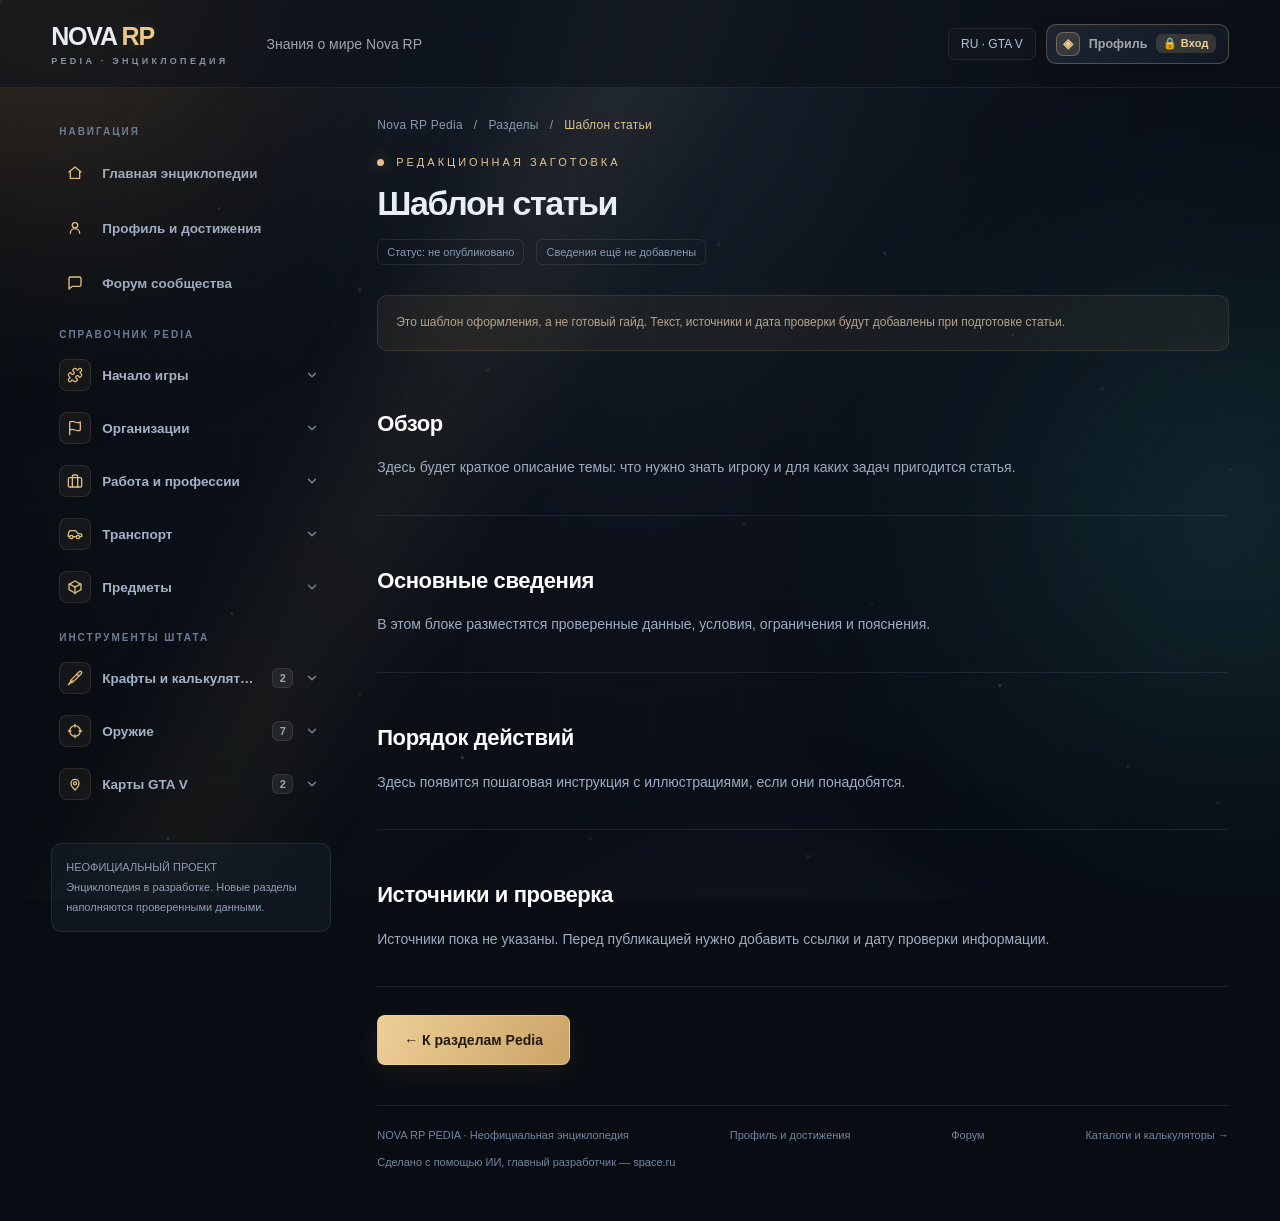
==== commit d1a61d03: "Add standalone single-article view and visual rich-text Pedia editor Co-authored-by: arena-agent <29" ====
--- a/article.html
+++ b/article.html
@@ -1,5 +1,5 @@
 <!DOCTYPE html>
-<html lang="ru"><head><meta charset="utf-8"><meta name="viewport" content="width=device-width,initial-scale=1"><title>Шаблон статьи — Nova RP Pedia</title><link rel="stylesheet" href="profile-nav.css"><link rel="stylesheet" href="pedia-sidebar.css?v=2">
+<html lang="ru"><head><meta charset="utf-8"><meta name="viewport" content="width=device-width,initial-scale=1"><title>Шаблон статьи — Nova RP Pedia</title><link rel="stylesheet" href="profile-nav.css"><link rel="stylesheet" href="pedia-sidebar.css?v=3"><link rel="stylesheet" href="pedia-richtext.css?v=3">
 <style>
 *{box-sizing:border-box}body{margin:0;background:#131416;color:#eee;font:14px 'Segoe UI',Arial,sans-serif}button,input{font:inherit}button{cursor:pointer}header{height:76px;border-bottom:1px solid #303136;display:flex;align-items:center;gap:38px;padding:0 4vw;background:#191a1d}.brand{font-size:25px;font-weight:900;letter-spacing:-1px}.brand b{color:#eab95c}.brand small{font-size:11px;letter-spacing:3px;display:block;color:#888;margin-top:2px}header span{color:#a4a5ab}header .right{margin-left:auto;font-size:12px;background:#28292d;border-radius:7px;padding:8px 12px}.page{max-width:1550px;margin:auto;padding:36px 4vw}.crumb{font-size:12px;color:#83858e;margin-bottom:24px}.crumb span{color:#d8b67b}h1{font-size:34px;letter-spacing:-1px;margin:0 0 10px}.intro{color:#9799a2;margin:0 0 28px;line-height:1.6}.layout{display:grid;grid-template-columns:minmax(0,1fr) 350px;gap:26px;align-items:start}.toolbar{display:flex;gap:12px;align-items:center;margin-bottom:18px}.search{width:100%;border:1px solid #36373d;background:#202125;padding:13px 16px;border-radius:9px;color:white;outline:none}.search:focus{border-color:#d6aa5b}.count{white-space:nowrap;color:#8d8f98;font-size:12px}.tabs{display:flex;gap:7px;flex-wrap:wrap;margin-bottom:26px}.tab{color:#a7a8af;background:#202125;border:1px solid #303137;border-radius:7px;padding:9px 13px;font-size:12px}.tab.active{background:#d9ae62;color:#191714;border-color:#d9ae62;font-weight:700}.section-title{display:flex;gap:10px;align-items:center;margin:26px 0 15px;font-size:19px}.section-title span{font-size:11px;background:#2a2b30;color:#a3a4ab;padding:4px 7px;border-radius:5px}.cards{display:grid;grid-template-columns:repeat(auto-fill,minmax(170px,1fr));gap:12px}.card{border:1px solid #303137;border-radius:10px;background:#1c1d21;padding:16px;display:flex;flex-direction:column;min-width:0;transition:.2s}.card:hover{border-color:#756342;background:#222226}.card.selected{border-color:#b18a49}.art{height:92px;display:flex;align-items:center;justify-content:center;background:radial-gradient(ellipse,#33322d00,#191a1d00);position:relative;color:#bdb8ad}.art svg{width:115px;height:70px;filter:drop-shadow(0 8px 7px #0007)}.card-title{min-height:40px;font-weight:600;font-size:13px;line-height:1.5;margin-top:12px}.recipe{font-size:12px;color:#8e909a;margin:9px 0 16px}.recipe b{color:#dfc18d;font-size:15px;font-weight:600}.add{border:1px solid #3a3935;border-radius:6px;background:#2b2822;color:#e5c896;padding:9px;font-size:12px;margin-top:auto}.add:hover{background:#423724}.cart{position:sticky;top:20px;background:#1c1d21;border:1px solid #33343a;border-radius:12px;overflow:hidden}.cart-head{padding:20px;border-bottom:1px solid #303137;display:flex;justify-content:space-between;align-items:center;font-size:18px;font-weight:700}.badge{background:#383025;color:#e5bb77;border-radius:6px;font-size:12px;padding:4px 8px}.cart-body{padding:20px}.label{font-size:12px;color:#b3b4bc;display:flex;justify-content:space-between;margin-bottom:9px}.label span{color:#73757e}.stock-row{display:flex;background:#141518;border:1px solid #393a41;border-radius:7px;align-items:center;padding-right:12px;gap:8px;color:#9698a1}.stock-row input{width:100%;min-width:0;border:0;background:transparent;padding:12px;color:#f0d09a;font-size:20px;outline:none;font-weight:700}.bar{height:4px;border-radius:9px;background:#323338;margin-top:12px;overflow:hidden}.bar i{display:block;width:0;height:100%;background:#dcb774}.balance{font-size:12px;line-height:1.6;color:#93959e;margin-top:10px;min-height:38px}.balance.ok{color:#8dccaa}.balance.bad{color:#ed9292}.order-list{border-top:1px solid #33343a;margin-top:15px;padding-top:15px;max-height:36vh;overflow:auto}.empty{text-align:center;color:#8c8e98;padding:30px 5px;line-height:1.7}.empty strong{display:block;color:#c1c2c9;font-size:14px;margin:12px 0 5px}.line{border:1px solid #34353a;background:#232429;border-radius:8px;padding:10px;margin-bottom:9px}.line-top{display:flex;gap:10px;justify-content:space-between;align-items:start}.line-name{font-size:12px;line-height:1.5}.remove{border:0;background:none;color:#9d7b75;font-size:18px;padding:0 3px}.line-bottom{display:flex;align-items:center;justify-content:space-between;margin-top:10px;gap:6px}.line-cost{font-size:11px;color:#bcaa8c}.qty{display:flex;gap:4px}.qty button{width:25px;border:1px solid #404147;border-radius:4px;color:#ddd;background:#303137}.qty input{width:65px;background:#17181b;border:1px solid #404147;color:#dfbd84;text-align:center;padding:5px 0;border-radius:4px;appearance:textfield}.qty input::-webkit-inner-spin-button{display:none}.summary{border-top:1px solid #33343a;padding-top:15px;margin-top:15px}.sumrow{display:flex;justify-content:space-between;font-size:12px;color:#9799a3;margin-bottom:12px}.sumrow strong{color:#ddd}.total{color:#e3c28b;font-size:15px;font-weight:700}.total strong{color:#e3c28b}.copy{width:100%;padding:12px;background:#dbb16b;color:#211b12;border:0;border-radius:7px;font-weight:700;margin-top:4px}.clear{width:100%;background:none;border:0;color:#9b9da5;padding:12px;font-size:12px}.note{color:#6f717a;font-size:11px;line-height:1.7;margin-top:15px}.footer{border-top:1px solid #2b2c31;padding-top:20px;margin-top:35px;color:#6f717a;font-size:11px;display:flex;justify-content:space-between;gap:20px}.toast{position:fixed;bottom:20px;left:50%;transform:translateX(-50%);background:#dfbb7b;color:#201a11;padding:12px 22px;border-radius:8px;z-index:10;box-shadow:0 6px 30px #0005}.none{padding:40px;color:#92949d;text-align:center}[hidden]{display:none!important}button:focus-visible{outline:2px solid #e1b66c;outline-offset:3px}@media(max-width:1050px){.layout{grid-template-columns:minmax(0,1fr) 310px}.cards{grid-template-columns:repeat(auto-fill,minmax(155px,1fr))}.cart-body{padding:15px}}@media(max-width:760px){header{height:66px;padding:0 20px}header>span{display:none}.page{padding:25px 16px}h1{font-size:28px}.layout{grid-template-columns:1fr}.cart{position:static}.cards{grid-template-columns:repeat(2,minmax(0,1fr))}.count{display:none}.footer{flex-direction:column}.card{padding:12px}.art{height:75px}}
 
@@ -45,6 +45,6 @@
 @media(max-width:1100px){.pedia-shell{gap:25px;grid-template-columns:165px minmax(0,1fr)}.pedia-grid{grid-template-columns:repeat(2,minmax(0,1fr))}}@media(max-width:760px){.pedia-shell{display:block;padding:22px 16px}.pedia-side{display:none}.pedia-title{letter-spacing:-1.8px}.pedia-grid{grid-template-columns:repeat(2,minmax(0,1fr))}.pedia-tile{padding:16px;min-height:180px}.ready-list,.article-layout{grid-template-columns:1fr}.article-toc{display:none}.keycap{display:none}.pedia-search input{padding-right:15px}.pedia-lead{font-size:14px}.section-bar span{display:none}}@media(prefers-reduced-motion:reduce){.pedia-tile{transition:none}}
 </style></head><body><div class="atmosphere" aria-hidden="true"><div class="aura gold"></div><div class="aura teal"></div><div class="aura violet"></div><div class="bg-grid"></div><div class="bg-beam"></div><div class="sparks"></div><div class="sparks second"></div></div>
 <header><a class="brand" href="home.html" aria-label="Nova RP Pedia — главная">NOVA <b>RP</b><small>PEDIA · ЭНЦИКЛОПЕДИЯ</small></a><span>Знания о мире Nova RP</span><div class="nova-header-end"><div class="right">RU · GTA V</div><a class="nova-profile-btn" id="novaProfileNavBtn" href="profile.html"><span class="npb-avatar" aria-hidden="true">◈</span><span class="npb-label">Профиль</span><span class="npb-badge">🔒 Вход</span></a></div></header>
-<main class="pedia-shell"><aside class="pedia-side"><div class="side-label">ОБЗОР</div><a class="side-link" href="home.html">⌂ &nbsp; Главная</a><a class="side-link" href="profile.html">★ &nbsp; Профиль</a><a class="side-link" href="home.html#sections">▦ &nbsp; Разделы Pedia</a><a class="side-link" href="catalogs.html">◇ &nbsp; Крафты</a><a class="side-link" href="forum.html">☷ &nbsp; Форум</a><div class="side-label">ИНСТРУМЕНТЫ</div><a class="side-link" href="index.html">Государственные структуры</a><a class="side-link" href="ems.html">Медицинская служба</a><div class="side-label">РЕДАКЦИЯ</div><a class="side-link" href="article.html">Шаблон статьи</a><div class="side-box">НЕОФИЦИАЛЬНЫЙ ПРОЕКТ<br>Энциклопедия в разработке. Новые разделы наполняются проверенными данными.</div></aside><div class="pedia-content"><nav class="crumb"><a href="home.html">Nova RP Pedia</a> &nbsp; / &nbsp; <a href="home.html#sections">Разделы</a> &nbsp; / &nbsp; <span id="crumbTitle">Шаблон статьи</span></nav><div class="hero-label" id="articleHeroLabel">РЕДАКЦИОННАЯ ЗАГОТОВКА</div><h1 id="articleTitle">Шаблон статьи</h1><div class="article-meta" id="articleMeta"><span>Статус: не опубликовано</span><span>Сведения ещё не добавлены</span></div><div class="editor-note" id="articleNotice">Это шаблон оформления, а не готовый гайд. Текст, источники и дата проверки будут добавлены при подготовке статьи.</div><div class="article-layout"><div style="min-width:0"><article class="article-main"><section class="article-block" id="overview"><h2>Обзор</h2><p>Здесь будет краткое описание темы: что нужно знать игроку и для каких задач пригодится статья.</p></section><section class="article-block" id="details"><h2>Основные сведения</h2><p>В этом блоке разместятся проверенные данные, условия, ограничения и пояснения.</p></section><section class="article-block" id="steps"><h2>Порядок действий</h2><p>Здесь появится пошаговая инструкция с иллюстрациями, если они понадобятся.</p></section><section class="article-block" id="sources"><h2>Источники и проверка</h2><p>Источники пока не указаны. Перед публикацией нужно добавить ссылки и дату проверки информации.</p></section></article><div class="actions" style="display:flex;gap:12px;flex-wrap:wrap;margin-top:20px"><a class="nav-button" href="home.html#sections">← К разделам Pedia</a></div></div><nav class="article-toc" aria-label="Содержание статьи"><div class="side-label">НА ЭТОЙ СТРАНИЦЕ</div><a href="#overview">Обзор</a><a href="#details">Основные сведения</a><a href="#steps">Порядок действий</a><a href="#sources">Источники</a></nav></div><footer class="pedia-footer"><span>NOVA RP PEDIA · Неофициальная энциклопедия</span><a href="profile.html">Профиль и достижения</a><a href="forum.html">Форум</a><a href="catalogs.html">Каталоги и калькуляторы →</a><span>Сделано с помощью ИИ, главный разработчик — <a href="https://space.ru" target="_blank" rel="noopener noreferrer">space.ru</a></span></footer></div></main><script>
+<main class="pedia-shell"><aside class="pedia-side"><div class="side-label">ОБЗОР</div><a class="side-link" href="home.html">⌂ &nbsp; Главная</a><a class="side-link" href="profile.html">★ &nbsp; Профиль</a><a class="side-link" href="home.html#sections">▦ &nbsp; Разделы Pedia</a><a class="side-link" href="catalogs.html">◇ &nbsp; Крафты</a><a class="side-link" href="forum.html">☷ &nbsp; Форум</a><div class="side-label">ИНСТРУМЕНТЫ</div><a class="side-link" href="index.html">Государственные структуры</a><a class="side-link" href="ems.html">Медицинская служба</a><div class="side-label">РЕДАКЦИЯ</div><a class="side-link" href="article.html">Шаблон статьи</a><div class="side-box">НЕОФИЦИАЛЬНЫЙ ПРОЕКТ<br>Энциклопедия в разработке. Новые разделы наполняются проверенными данными.</div></aside><div class="pedia-content"><nav class="crumb"><a href="home.html">Nova RP Pedia</a> &nbsp; / &nbsp; <a href="home.html#sections">Разделы</a> &nbsp; / &nbsp; <span id="crumbTitle">Шаблон статьи</span></nav><div class="hero-label" id="articleHeroLabel">РЕДАКЦИОННАЯ ЗАГОТОВКА</div><h1 id="articleTitle">Шаблон статьи</h1><div class="article-meta" id="articleMeta"><span>Статус: не опубликовано</span><span>Сведения ещё не добавлены</span></div><div class="editor-note" id="articleNotice">Это шаблон оформления, а не готовый гайд. Текст, источники и дата проверки будут добавлены при подготовке статьи.</div><div class="article-layout" style="display:block;max-width:960px"><div style="min-width:0"><article class="article-main rt-content"><section class="article-block" id="overview"><h2>Обзор</h2><p>Здесь будет краткое описание темы: что нужно знать игроку и для каких задач пригодится статья.</p></section><section class="article-block" id="details"><h2>Основные сведения</h2><p>В этом блоке разместятся проверенные данные, условия, ограничения и пояснения.</p></section><section class="article-block" id="steps"><h2>Порядок действий</h2><p>Здесь появится пошаговая инструкция с иллюстрациями, если они понадобятся.</p></section><section class="article-block" id="sources"><h2>Источники и проверка</h2><p>Источники пока не указаны. Перед публикацией нужно добавить ссылки и дату проверки информации.</p></section></article><div class="actions" style="display:flex;gap:12px;flex-wrap:wrap;margin-top:28px"><a class="nav-button" href="home.html#sections">← К разделам Pedia</a></div></div></div><footer class="pedia-footer"><span>NOVA RP PEDIA · Неофициальная энциклопедия</span><a href="profile.html">Профиль и достижения</a><a href="forum.html">Форум</a><a href="catalogs.html">Каталоги и калькуляторы →</a><span>Сделано с помощью ИИ, главный разработчик — <a href="https://space.ru" target="_blank" rel="noopener noreferrer">space.ru</a></span></footer></div></main><script>
 const sections={start:'Начало игры',organizations:'Организации',jobs:'Работа и профессии',transport:'Транспорт',items:'Предметы'};const key=new URLSearchParams(location.search).get('section');if(Object.hasOwn(sections,key)){const title=sections[key];document.getElementById('articleTitle').textContent=title;document.getElementById('crumbTitle').textContent=title;document.getElementById('articleNotice').textContent='Раздел «'+title+'» готовится к наполнению. Ниже — структура будущей статьи, а не сведения о правилах или механиках сервера.';document.title=title+' — Nova RP Pedia';}
-</script><script src="vendor/supabase.js"></script><script src="supabase-config.js?v=2"></script><script src="pedia-sidebar.js?v=2"></script><script src="pedia-article.js?v=2"></script><script src="achievements.js"></script></body></html>+</script><script src="vendor/supabase.js"></script><script src="supabase-config.js?v=3"></script><script src="pedia-richtext.js?v=3"></script><script src="pedia-sidebar.js?v=3"></script><script src="pedia-article.js?v=3"></script><script src="achievements.js"></script></body></html>
--- a/pedia-sidebar.css
+++ b/pedia-sidebar.css
@@ -399,15 +399,6 @@
   }
 }
 
-/* Selected article subtle focus highlight on article.html */
-.article-block.is-selected-article {
-  border-left: 2px solid #ecc88b;
-  padding-left: 18px !important;
-  background: linear-gradient(90deg, rgba(236, 200, 139, 0.055), transparent 70%);
-  border-radius: 4px 10px 10px 4px;
-}
-
-.article-summary-lead {
-  color: #dfca9f !important;
-  font-weight: 500;
-}
+.article-toc {
+  display: none !important;
+}
--- a/pedia-richtext.css
+++ b/pedia-richtext.css
@@ -0,0 +1,227 @@
+/* Nova RP Pedia — Rich Article Content & Callout Blocks */
+.rt-content {
+  color: #e4eaf3;
+  font-size: 15px;
+  line-height: 1.76;
+  word-wrap: break-word;
+  overflow-wrap: anywhere;
+}
+
+.rt-content > *:first-child {
+  margin-top: 0;
+}
+
+.rt-content > *:last-child {
+  margin-bottom: 0;
+}
+
+.rt-content p {
+  margin: 0 0 14px;
+  color: inherit;
+  font-size: inherit;
+  line-height: 1.76;
+}
+
+.rt-content h2 {
+  font-size: 23px;
+  font-weight: 800;
+  color: #ffffff;
+  letter-spacing: -0.4px;
+  line-height: 1.3;
+  margin: 26px 0 16px;
+}
+
+.rt-content h3 {
+  font-size: 18.5px;
+  font-weight: 750;
+  color: #ffffff;
+  letter-spacing: -0.2px;
+  line-height: 1.35;
+  margin: 20px 0 12px;
+}
+
+.rt-content h4 {
+  font-size: 16px;
+  font-weight: 700;
+  color: #f3efe6;
+  margin: 16px 0 10px;
+}
+
+.rt-content strong,
+.rt-content b {
+  color: #ffffff;
+  font-weight: 700;
+}
+
+/* Allow colored bold text to keep its chosen color */
+.rt-content span[style*="color"] strong,
+.rt-content span[style*="color"] b,
+.rt-content strong span[style*="color"],
+.rt-content b span[style*="color"] {
+  color: inherit;
+}
+
+.rt-content a {
+  color: #e05252;
+  text-decoration: underline;
+  text-underline-offset: 3px;
+  text-decoration-thickness: 1px;
+  transition: opacity 0.15s ease, filter 0.15s ease;
+}
+
+.rt-content a:hover {
+  filter: brightness(1.18);
+}
+
+/* Bullet & Numbered Lists (matching wiki screenshot) */
+.rt-content ul {
+  list-style: none;
+  padding-left: 20px;
+  margin: 10px 0 16px;
+}
+
+.rt-content ul > li {
+  position: relative;
+  margin: 7px 0;
+  color: inherit;
+  font-size: inherit;
+  line-height: 1.74;
+}
+
+.rt-content ul > li::before {
+  content: '•';
+  position: absolute;
+  left: -16px;
+  top: 0;
+  color: #e05252;
+  font-weight: 900;
+}
+
+.rt-content ol {
+  padding-left: 22px;
+  margin: 10px 0 16px;
+}
+
+.rt-content ol > li {
+  margin: 7px 0;
+  padding-left: 4px;
+  color: inherit;
+  font-size: inherit;
+  line-height: 1.74;
+}
+
+/* Info Callout Box with ⓘ Circle Icon (exact match to reference screenshot) */
+.rt-callout {
+  display: flex;
+  align-items: flex-start;
+  gap: 14px;
+  margin: 18px 0;
+  padding: 16px 20px;
+  border-radius: 10px;
+  background: rgba(17, 23, 33, 0.82);
+  border: 1px solid rgba(255, 255, 255, 0.1);
+  box-shadow: 0 6px 22px rgba(0, 0, 0, 0.22);
+}
+
+.rt-callout-icon {
+  width: 20px;
+  height: 20px;
+  border-radius: 50%;
+  flex-shrink: 0;
+  margin-top: 3px;
+  display: inline-flex;
+  align-items: center;
+  justify-content: center;
+  font-size: 12px;
+  font-weight: 700;
+  font-style: normal;
+  font-family: 'Segoe UI', Arial, sans-serif;
+  line-height: 1;
+  border: 1.6px solid #e05252;
+  color: #e05252;
+  user-select: none;
+}
+
+.rt-callout-gold {
+  border-color: rgba(236, 200, 139, 0.24);
+  background: rgba(26, 23, 18, 0.72);
+}
+
+.rt-callout-gold .rt-callout-icon {
+  border-color: #ecc88b;
+  color: #ecc88b;
+}
+
+.rt-callout-blue {
+  border-color: rgba(96, 165, 250, 0.24);
+  background: rgba(15, 25, 38, 0.78);
+}
+
+.rt-callout-blue .rt-callout-icon {
+  border-color: #60a5fa;
+  color: #60a5fa;
+}
+
+.rt-callout-green {
+  border-color: rgba(74, 222, 128, 0.24);
+  background: rgba(14, 28, 22, 0.76);
+}
+
+.rt-callout-green .rt-callout-icon {
+  border-color: #4ade80;
+  color: #4ade80;
+}
+
+.rt-callout-body {
+  flex: 1;
+  min-width: 0;
+  color: #dce3ee;
+  font-size: 14.5px;
+  line-height: 1.72;
+}
+
+.rt-callout-body p {
+  margin: 0 0 8px;
+}
+
+.rt-callout-body p:last-child {
+  margin-bottom: 0;
+}
+
+.rt-content blockquote {
+  margin: 16px 0;
+  padding: 12px 18px;
+  border-left: 3px solid #ecc88b;
+  background: rgba(236, 200, 139, 0.06);
+  border-radius: 0 8px 8px 0;
+  color: #d5dfec;
+}
+
+.rt-content hr {
+  border: 0;
+  border-top: 1px solid rgba(181, 201, 229, 0.16);
+  margin: 24px 0;
+}
+
+.rt-content code {
+  padding: 2px 6px;
+  border-radius: 5px;
+  background: rgba(255, 255, 255, 0.07);
+  border: 1px solid rgba(255, 255, 255, 0.09);
+  font-family: Consolas, Monaco, monospace;
+  font-size: 0.92em;
+  color: #f3d59b;
+}
+
+.rt-content img {
+  display: block;
+  max-width: 100%;
+  height: auto;
+  border-radius: 10px;
+  border: 1px solid rgba(181, 201, 229, 0.18);
+  margin: 16px 0;
+}
+
+.rt-align-left { text-align: left !important; }
+.rt-align-center { text-align: center !important; }
+.rt-align-right { text-align: right !important; }
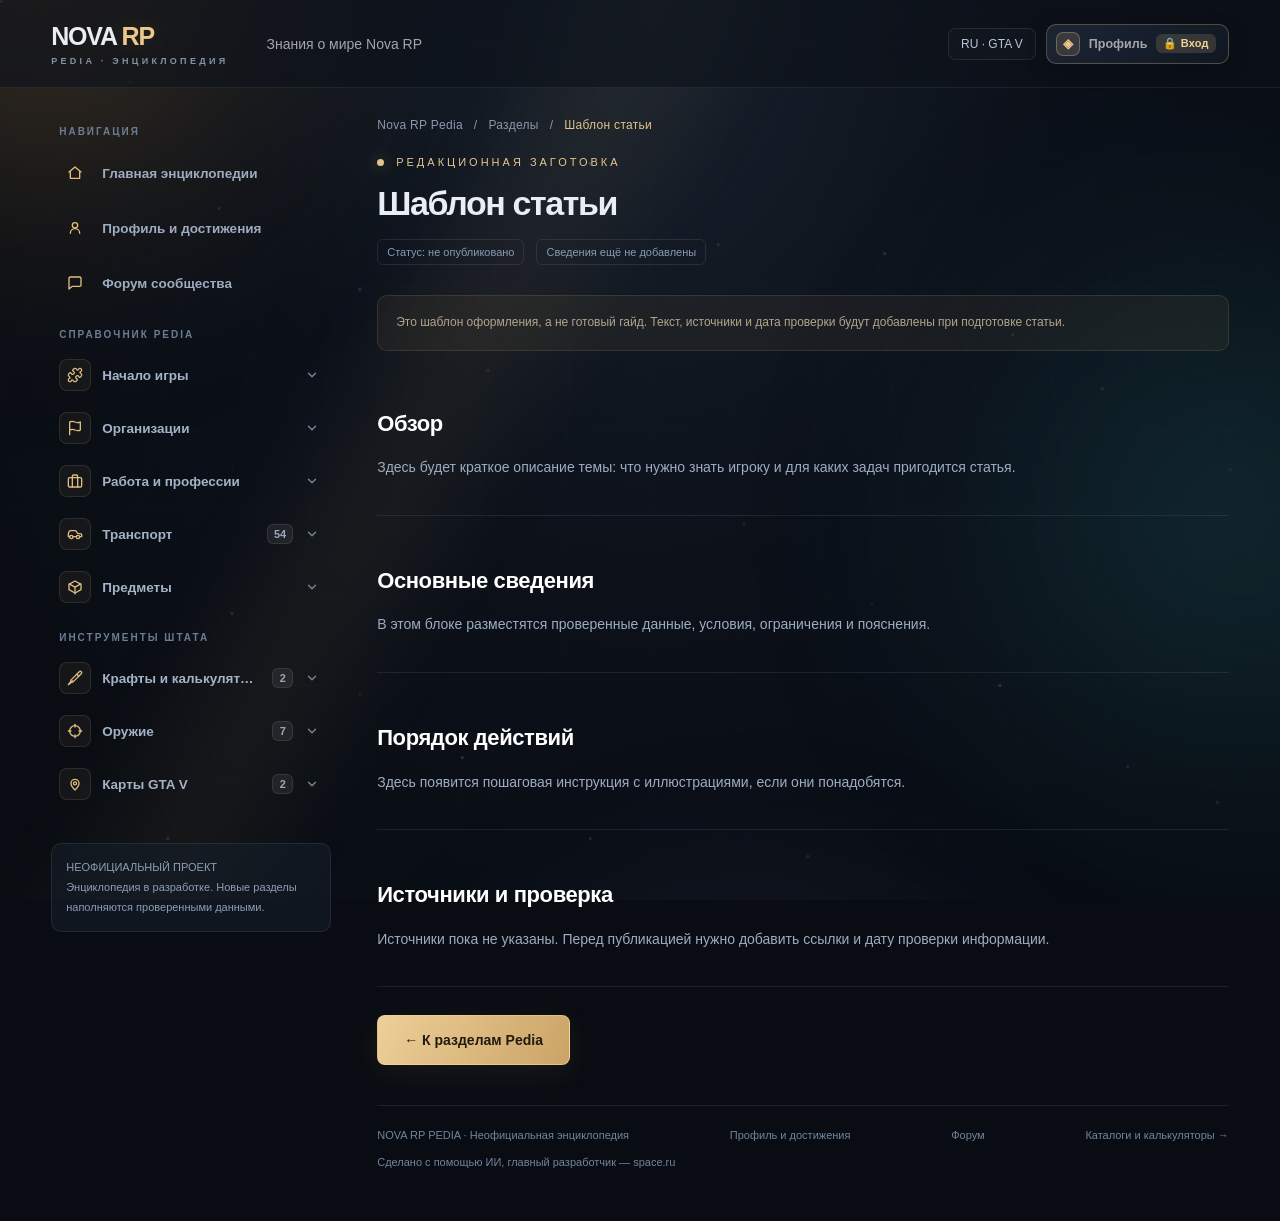
==== commit 987b64cc: "Add 19 GTA dealership cars from bottom strip, sync live preview seed & fix SQL schema Co-authored-by" ====
--- a/article.html
+++ b/article.html
@@ -1,5 +1,5 @@
 <!DOCTYPE html>
-<html lang="ru"><head><meta charset="utf-8"><meta name="viewport" content="width=device-width,initial-scale=1"><title>Шаблон статьи — Nova RP Pedia</title><link rel="stylesheet" href="profile-nav.css"><link rel="stylesheet" href="pedia-sidebar.css?v=3"><link rel="stylesheet" href="pedia-richtext.css?v=3">
+<html lang="ru"><head><meta charset="utf-8"><meta name="viewport" content="width=device-width,initial-scale=1"><title>Шаблон статьи — Nova RP Pedia</title><link rel="stylesheet" href="profile-nav.css"><link rel="stylesheet" href="pedia-sidebar.css?v=3"><link rel="stylesheet" href="pedia-richtext.css?v=4">
 <style>
 *{box-sizing:border-box}body{margin:0;background:#131416;color:#eee;font:14px 'Segoe UI',Arial,sans-serif}button,input{font:inherit}button{cursor:pointer}header{height:76px;border-bottom:1px solid #303136;display:flex;align-items:center;gap:38px;padding:0 4vw;background:#191a1d}.brand{font-size:25px;font-weight:900;letter-spacing:-1px}.brand b{color:#eab95c}.brand small{font-size:11px;letter-spacing:3px;display:block;color:#888;margin-top:2px}header span{color:#a4a5ab}header .right{margin-left:auto;font-size:12px;background:#28292d;border-radius:7px;padding:8px 12px}.page{max-width:1550px;margin:auto;padding:36px 4vw}.crumb{font-size:12px;color:#83858e;margin-bottom:24px}.crumb span{color:#d8b67b}h1{font-size:34px;letter-spacing:-1px;margin:0 0 10px}.intro{color:#9799a2;margin:0 0 28px;line-height:1.6}.layout{display:grid;grid-template-columns:minmax(0,1fr) 350px;gap:26px;align-items:start}.toolbar{display:flex;gap:12px;align-items:center;margin-bottom:18px}.search{width:100%;border:1px solid #36373d;background:#202125;padding:13px 16px;border-radius:9px;color:white;outline:none}.search:focus{border-color:#d6aa5b}.count{white-space:nowrap;color:#8d8f98;font-size:12px}.tabs{display:flex;gap:7px;flex-wrap:wrap;margin-bottom:26px}.tab{color:#a7a8af;background:#202125;border:1px solid #303137;border-radius:7px;padding:9px 13px;font-size:12px}.tab.active{background:#d9ae62;color:#191714;border-color:#d9ae62;font-weight:700}.section-title{display:flex;gap:10px;align-items:center;margin:26px 0 15px;font-size:19px}.section-title span{font-size:11px;background:#2a2b30;color:#a3a4ab;padding:4px 7px;border-radius:5px}.cards{display:grid;grid-template-columns:repeat(auto-fill,minmax(170px,1fr));gap:12px}.card{border:1px solid #303137;border-radius:10px;background:#1c1d21;padding:16px;display:flex;flex-direction:column;min-width:0;transition:.2s}.card:hover{border-color:#756342;background:#222226}.card.selected{border-color:#b18a49}.art{height:92px;display:flex;align-items:center;justify-content:center;background:radial-gradient(ellipse,#33322d00,#191a1d00);position:relative;color:#bdb8ad}.art svg{width:115px;height:70px;filter:drop-shadow(0 8px 7px #0007)}.card-title{min-height:40px;font-weight:600;font-size:13px;line-height:1.5;margin-top:12px}.recipe{font-size:12px;color:#8e909a;margin:9px 0 16px}.recipe b{color:#dfc18d;font-size:15px;font-weight:600}.add{border:1px solid #3a3935;border-radius:6px;background:#2b2822;color:#e5c896;padding:9px;font-size:12px;margin-top:auto}.add:hover{background:#423724}.cart{position:sticky;top:20px;background:#1c1d21;border:1px solid #33343a;border-radius:12px;overflow:hidden}.cart-head{padding:20px;border-bottom:1px solid #303137;display:flex;justify-content:space-between;align-items:center;font-size:18px;font-weight:700}.badge{background:#383025;color:#e5bb77;border-radius:6px;font-size:12px;padding:4px 8px}.cart-body{padding:20px}.label{font-size:12px;color:#b3b4bc;display:flex;justify-content:space-between;margin-bottom:9px}.label span{color:#73757e}.stock-row{display:flex;background:#141518;border:1px solid #393a41;border-radius:7px;align-items:center;padding-right:12px;gap:8px;color:#9698a1}.stock-row input{width:100%;min-width:0;border:0;background:transparent;padding:12px;color:#f0d09a;font-size:20px;outline:none;font-weight:700}.bar{height:4px;border-radius:9px;background:#323338;margin-top:12px;overflow:hidden}.bar i{display:block;width:0;height:100%;background:#dcb774}.balance{font-size:12px;line-height:1.6;color:#93959e;margin-top:10px;min-height:38px}.balance.ok{color:#8dccaa}.balance.bad{color:#ed9292}.order-list{border-top:1px solid #33343a;margin-top:15px;padding-top:15px;max-height:36vh;overflow:auto}.empty{text-align:center;color:#8c8e98;padding:30px 5px;line-height:1.7}.empty strong{display:block;color:#c1c2c9;font-size:14px;margin:12px 0 5px}.line{border:1px solid #34353a;background:#232429;border-radius:8px;padding:10px;margin-bottom:9px}.line-top{display:flex;gap:10px;justify-content:space-between;align-items:start}.line-name{font-size:12px;line-height:1.5}.remove{border:0;background:none;color:#9d7b75;font-size:18px;padding:0 3px}.line-bottom{display:flex;align-items:center;justify-content:space-between;margin-top:10px;gap:6px}.line-cost{font-size:11px;color:#bcaa8c}.qty{display:flex;gap:4px}.qty button{width:25px;border:1px solid #404147;border-radius:4px;color:#ddd;background:#303137}.qty input{width:65px;background:#17181b;border:1px solid #404147;color:#dfbd84;text-align:center;padding:5px 0;border-radius:4px;appearance:textfield}.qty input::-webkit-inner-spin-button{display:none}.summary{border-top:1px solid #33343a;padding-top:15px;margin-top:15px}.sumrow{display:flex;justify-content:space-between;font-size:12px;color:#9799a3;margin-bottom:12px}.sumrow strong{color:#ddd}.total{color:#e3c28b;font-size:15px;font-weight:700}.total strong{color:#e3c28b}.copy{width:100%;padding:12px;background:#dbb16b;color:#211b12;border:0;border-radius:7px;font-weight:700;margin-top:4px}.clear{width:100%;background:none;border:0;color:#9b9da5;padding:12px;font-size:12px}.note{color:#6f717a;font-size:11px;line-height:1.7;margin-top:15px}.footer{border-top:1px solid #2b2c31;padding-top:20px;margin-top:35px;color:#6f717a;font-size:11px;display:flex;justify-content:space-between;gap:20px}.toast{position:fixed;bottom:20px;left:50%;transform:translateX(-50%);background:#dfbb7b;color:#201a11;padding:12px 22px;border-radius:8px;z-index:10;box-shadow:0 6px 30px #0005}.none{padding:40px;color:#92949d;text-align:center}[hidden]{display:none!important}button:focus-visible{outline:2px solid #e1b66c;outline-offset:3px}@media(max-width:1050px){.layout{grid-template-columns:minmax(0,1fr) 310px}.cards{grid-template-columns:repeat(auto-fill,minmax(155px,1fr))}.cart-body{padding:15px}}@media(max-width:760px){header{height:66px;padding:0 20px}header>span{display:none}.page{padding:25px 16px}h1{font-size:28px}.layout{grid-template-columns:1fr}.cart{position:static}.cards{grid-template-columns:repeat(2,minmax(0,1fr))}.count{display:none}.footer{flex-direction:column}.card{padding:12px}.art{height:75px}}
 
@@ -47,4 +47,4 @@
 <header><a class="brand" href="home.html" aria-label="Nova RP Pedia — главная">NOVA <b>RP</b><small>PEDIA · ЭНЦИКЛОПЕДИЯ</small></a><span>Знания о мире Nova RP</span><div class="nova-header-end"><div class="right">RU · GTA V</div><a class="nova-profile-btn" id="novaProfileNavBtn" href="profile.html"><span class="npb-avatar" aria-hidden="true">◈</span><span class="npb-label">Профиль</span><span class="npb-badge">🔒 Вход</span></a></div></header>
 <main class="pedia-shell"><aside class="pedia-side"><div class="side-label">ОБЗОР</div><a class="side-link" href="home.html">⌂ &nbsp; Главная</a><a class="side-link" href="profile.html">★ &nbsp; Профиль</a><a class="side-link" href="home.html#sections">▦ &nbsp; Разделы Pedia</a><a class="side-link" href="catalogs.html">◇ &nbsp; Крафты</a><a class="side-link" href="forum.html">☷ &nbsp; Форум</a><div class="side-label">ИНСТРУМЕНТЫ</div><a class="side-link" href="index.html">Государственные структуры</a><a class="side-link" href="ems.html">Медицинская служба</a><div class="side-label">РЕДАКЦИЯ</div><a class="side-link" href="article.html">Шаблон статьи</a><div class="side-box">НЕОФИЦИАЛЬНЫЙ ПРОЕКТ<br>Энциклопедия в разработке. Новые разделы наполняются проверенными данными.</div></aside><div class="pedia-content"><nav class="crumb"><a href="home.html">Nova RP Pedia</a> &nbsp; / &nbsp; <a href="home.html#sections">Разделы</a> &nbsp; / &nbsp; <span id="crumbTitle">Шаблон статьи</span></nav><div class="hero-label" id="articleHeroLabel">РЕДАКЦИОННАЯ ЗАГОТОВКА</div><h1 id="articleTitle">Шаблон статьи</h1><div class="article-meta" id="articleMeta"><span>Статус: не опубликовано</span><span>Сведения ещё не добавлены</span></div><div class="editor-note" id="articleNotice">Это шаблон оформления, а не готовый гайд. Текст, источники и дата проверки будут добавлены при подготовке статьи.</div><div class="article-layout" style="display:block;max-width:960px"><div style="min-width:0"><article class="article-main rt-content"><section class="article-block" id="overview"><h2>Обзор</h2><p>Здесь будет краткое описание темы: что нужно знать игроку и для каких задач пригодится статья.</p></section><section class="article-block" id="details"><h2>Основные сведения</h2><p>В этом блоке разместятся проверенные данные, условия, ограничения и пояснения.</p></section><section class="article-block" id="steps"><h2>Порядок действий</h2><p>Здесь появится пошаговая инструкция с иллюстрациями, если они понадобятся.</p></section><section class="article-block" id="sources"><h2>Источники и проверка</h2><p>Источники пока не указаны. Перед публикацией нужно добавить ссылки и дату проверки информации.</p></section></article><div class="actions" style="display:flex;gap:12px;flex-wrap:wrap;margin-top:28px"><a class="nav-button" href="home.html#sections">← К разделам Pedia</a></div></div></div><footer class="pedia-footer"><span>NOVA RP PEDIA · Неофициальная энциклопедия</span><a href="profile.html">Профиль и достижения</a><a href="forum.html">Форум</a><a href="catalogs.html">Каталоги и калькуляторы →</a><span>Сделано с помощью ИИ, главный разработчик — <a href="https://space.ru" target="_blank" rel="noopener noreferrer">space.ru</a></span></footer></div></main><script>
 const sections={start:'Начало игры',organizations:'Организации',jobs:'Работа и профессии',transport:'Транспорт',items:'Предметы'};const key=new URLSearchParams(location.search).get('section');if(Object.hasOwn(sections,key)){const title=sections[key];document.getElementById('articleTitle').textContent=title;document.getElementById('crumbTitle').textContent=title;document.getElementById('articleNotice').textContent='Раздел «'+title+'» готовится к наполнению. Ниже — структура будущей статьи, а не сведения о правилах или механиках сервера.';document.title=title+' — Nova RP Pedia';}
-</script><script src="vendor/supabase.js"></script><script src="supabase-config.js?v=3"></script><script src="pedia-richtext.js?v=3"></script><script src="pedia-sidebar.js?v=3"></script><script src="pedia-article.js?v=3"></script><script src="achievements.js"></script></body></html>+</script><script src="vendor/supabase.js"></script><script src="supabase-config.js?v=3"></script><script src="pedia-richtext.js?v=5"></script><script src="pedia-transport-seed.js?v=5"></script><script src="pedia-sidebar.js?v=5"></script><script src="pedia-article.js?v=5"></script><script src="achievements.js"></script></body></html>
--- a/pedia-richtext.css
+++ b/pedia-richtext.css
@@ -216,10 +216,17 @@
 .rt-content img {
   display: block;
   max-width: 100%;
+  width: auto;
   height: auto;
-  border-radius: 10px;
-  border: 1px solid rgba(181, 201, 229, 0.18);
-  margin: 16px 0;
+  border-radius: 12px;
+  border: 1px solid rgba(236, 200, 139, 0.22);
+  background: #141820;
+  box-shadow: 0 10px 30px rgba(0, 0, 0, 0.38);
+  margin: 16px auto 20px;
+}
+
+.rt-car-photo {
+  width: min(100%, 420px) !important;
 }
 
 .rt-align-left { text-align: left !important; }
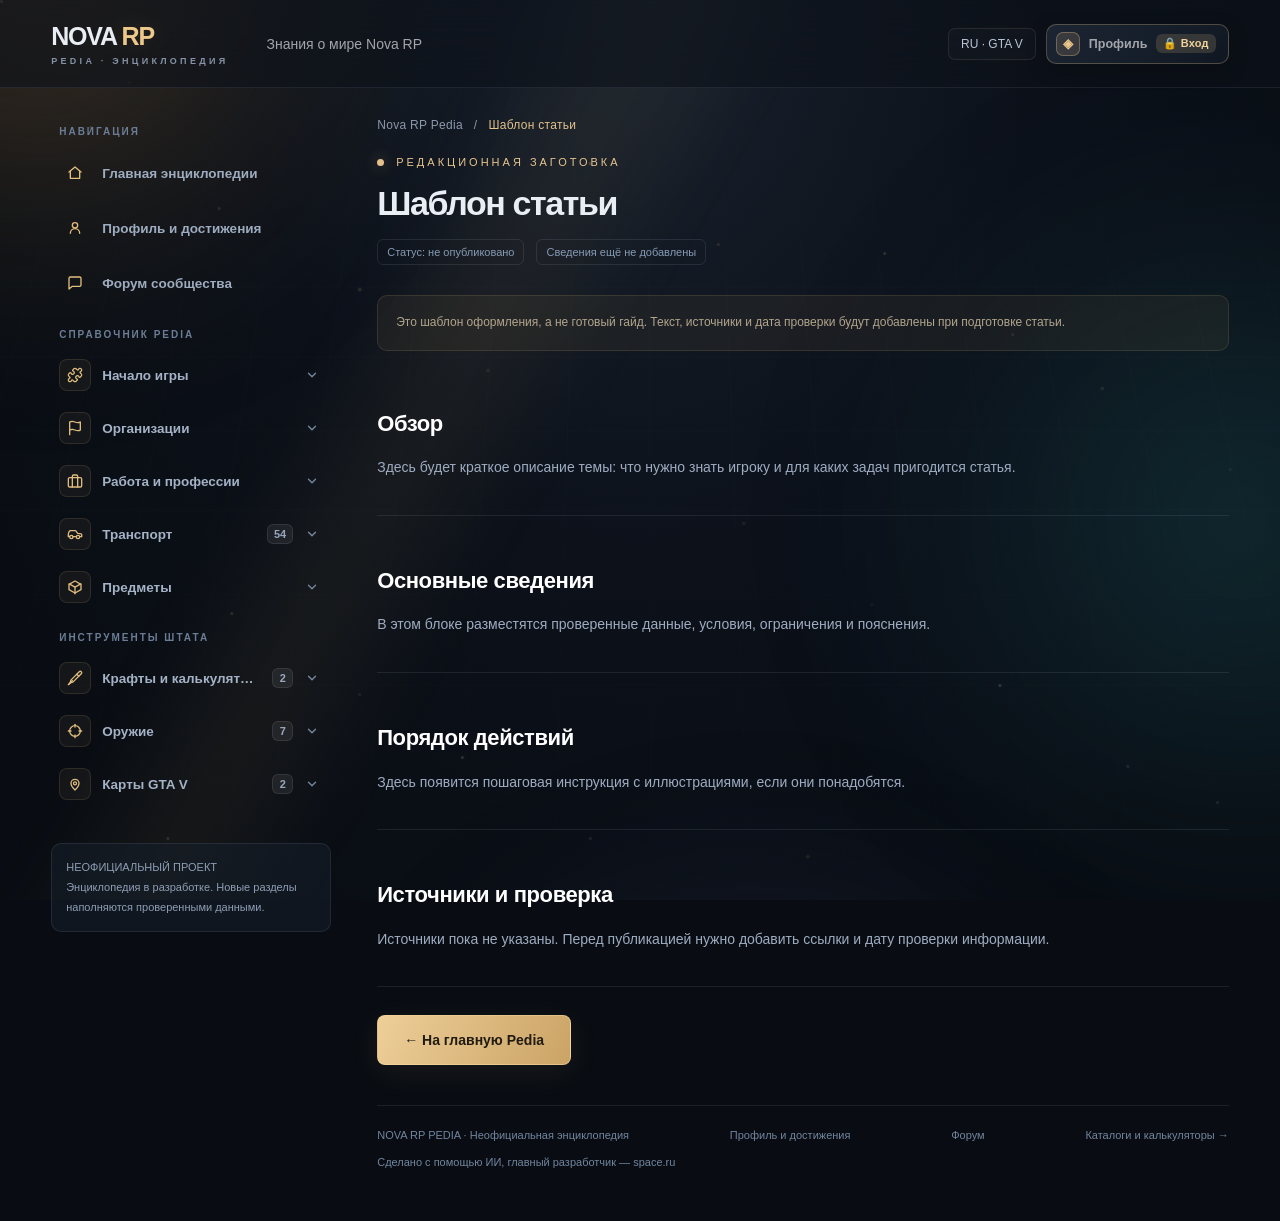
==== commit 9abf351e: "Remove 'В разработке' section grid from home page while keeping search & mod link Co-authored-by: ar" ====
--- a/article.html
+++ b/article.html
@@ -45,6 +45,6 @@
 @media(max-width:1100px){.pedia-shell{gap:25px;grid-template-columns:165px minmax(0,1fr)}.pedia-grid{grid-template-columns:repeat(2,minmax(0,1fr))}}@media(max-width:760px){.pedia-shell{display:block;padding:22px 16px}.pedia-side{display:none}.pedia-title{letter-spacing:-1.8px}.pedia-grid{grid-template-columns:repeat(2,minmax(0,1fr))}.pedia-tile{padding:16px;min-height:180px}.ready-list,.article-layout{grid-template-columns:1fr}.article-toc{display:none}.keycap{display:none}.pedia-search input{padding-right:15px}.pedia-lead{font-size:14px}.section-bar span{display:none}}@media(prefers-reduced-motion:reduce){.pedia-tile{transition:none}}
 </style></head><body><div class="atmosphere" aria-hidden="true"><div class="aura gold"></div><div class="aura teal"></div><div class="aura violet"></div><div class="bg-grid"></div><div class="bg-beam"></div><div class="sparks"></div><div class="sparks second"></div></div>
 <header><a class="brand" href="home.html" aria-label="Nova RP Pedia — главная">NOVA <b>RP</b><small>PEDIA · ЭНЦИКЛОПЕДИЯ</small></a><span>Знания о мире Nova RP</span><div class="nova-header-end"><div class="right">RU · GTA V</div><a class="nova-profile-btn" id="novaProfileNavBtn" href="profile.html"><span class="npb-avatar" aria-hidden="true">◈</span><span class="npb-label">Профиль</span><span class="npb-badge">🔒 Вход</span></a></div></header>
-<main class="pedia-shell"><aside class="pedia-side"><div class="side-label">ОБЗОР</div><a class="side-link" href="home.html">⌂ &nbsp; Главная</a><a class="side-link" href="profile.html">★ &nbsp; Профиль</a><a class="side-link" href="home.html#sections">▦ &nbsp; Разделы Pedia</a><a class="side-link" href="catalogs.html">◇ &nbsp; Крафты</a><a class="side-link" href="forum.html">☷ &nbsp; Форум</a><div class="side-label">ИНСТРУМЕНТЫ</div><a class="side-link" href="index.html">Государственные структуры</a><a class="side-link" href="ems.html">Медицинская служба</a><div class="side-label">РЕДАКЦИЯ</div><a class="side-link" href="article.html">Шаблон статьи</a><div class="side-box">НЕОФИЦИАЛЬНЫЙ ПРОЕКТ<br>Энциклопедия в разработке. Новые разделы наполняются проверенными данными.</div></aside><div class="pedia-content"><nav class="crumb"><a href="home.html">Nova RP Pedia</a> &nbsp; / &nbsp; <a href="home.html#sections">Разделы</a> &nbsp; / &nbsp; <span id="crumbTitle">Шаблон статьи</span></nav><div class="hero-label" id="articleHeroLabel">РЕДАКЦИОННАЯ ЗАГОТОВКА</div><h1 id="articleTitle">Шаблон статьи</h1><div class="article-meta" id="articleMeta"><span>Статус: не опубликовано</span><span>Сведения ещё не добавлены</span></div><div class="editor-note" id="articleNotice">Это шаблон оформления, а не готовый гайд. Текст, источники и дата проверки будут добавлены при подготовке статьи.</div><div class="article-layout" style="display:block;max-width:960px"><div style="min-width:0"><article class="article-main rt-content"><section class="article-block" id="overview"><h2>Обзор</h2><p>Здесь будет краткое описание темы: что нужно знать игроку и для каких задач пригодится статья.</p></section><section class="article-block" id="details"><h2>Основные сведения</h2><p>В этом блоке разместятся проверенные данные, условия, ограничения и пояснения.</p></section><section class="article-block" id="steps"><h2>Порядок действий</h2><p>Здесь появится пошаговая инструкция с иллюстрациями, если они понадобятся.</p></section><section class="article-block" id="sources"><h2>Источники и проверка</h2><p>Источники пока не указаны. Перед публикацией нужно добавить ссылки и дату проверки информации.</p></section></article><div class="actions" style="display:flex;gap:12px;flex-wrap:wrap;margin-top:28px"><a class="nav-button" href="home.html#sections">← К разделам Pedia</a></div></div></div><footer class="pedia-footer"><span>NOVA RP PEDIA · Неофициальная энциклопедия</span><a href="profile.html">Профиль и достижения</a><a href="forum.html">Форум</a><a href="catalogs.html">Каталоги и калькуляторы →</a><span>Сделано с помощью ИИ, главный разработчик — <a href="https://space.ru" target="_blank" rel="noopener noreferrer">space.ru</a></span></footer></div></main><script>
+<main class="pedia-shell"><aside class="pedia-side"><div class="side-label">ОБЗОР</div><a class="side-link" href="home.html">⌂ &nbsp; Главная</a><a class="side-link" href="profile.html">★ &nbsp; Профиль</a><a class="side-link" href="catalogs.html">◇ &nbsp; Крафты</a><a class="side-link" href="forum.html">☷ &nbsp; Форум</a><div class="side-label">ИНСТРУМЕНТЫ</div><a class="side-link" href="index.html">Государственные структуры</a><a class="side-link" href="ems.html">Медицинская служба</a><div class="side-label">РЕДАКЦИЯ</div><a class="side-link" href="article.html">Шаблон статьи</a><div class="side-box">НЕОФИЦИАЛЬНЫЙ ПРОЕКТ<br>Энциклопедия в разработке. Новые разделы наполняются проверенными данными.</div></aside><div class="pedia-content"><nav class="crumb"><a href="home.html">Nova RP Pedia</a> &nbsp; / &nbsp; <span id="crumbTitle">Шаблон статьи</span></nav><div class="hero-label" id="articleHeroLabel">РЕДАКЦИОННАЯ ЗАГОТОВКА</div><h1 id="articleTitle">Шаблон статьи</h1><div class="article-meta" id="articleMeta"><span>Статус: не опубликовано</span><span>Сведения ещё не добавлены</span></div><div class="editor-note" id="articleNotice">Это шаблон оформления, а не готовый гайд. Текст, источники и дата проверки будут добавлены при подготовке статьи.</div><div class="article-layout" style="display:block;max-width:960px"><div style="min-width:0"><article class="article-main rt-content"><section class="article-block" id="overview"><h2>Обзор</h2><p>Здесь будет краткое описание темы: что нужно знать игроку и для каких задач пригодится статья.</p></section><section class="article-block" id="details"><h2>Основные сведения</h2><p>В этом блоке разместятся проверенные данные, условия, ограничения и пояснения.</p></section><section class="article-block" id="steps"><h2>Порядок действий</h2><p>Здесь появится пошаговая инструкция с иллюстрациями, если они понадобятся.</p></section><section class="article-block" id="sources"><h2>Источники и проверка</h2><p>Источники пока не указаны. Перед публикацией нужно добавить ссылки и дату проверки информации.</p></section></article><div class="actions" style="display:flex;gap:12px;flex-wrap:wrap;margin-top:28px"><a class="nav-button" href="home.html">← На главную Pedia</a></div></div></div><footer class="pedia-footer"><span>NOVA RP PEDIA · Неофициальная энциклопедия</span><a href="profile.html">Профиль и достижения</a><a href="forum.html">Форум</a><a href="catalogs.html">Каталоги и калькуляторы →</a><span>Сделано с помощью ИИ, главный разработчик — <a href="https://space.ru" target="_blank" rel="noopener noreferrer">space.ru</a></span></footer></div></main><script>
 const sections={start:'Начало игры',organizations:'Организации',jobs:'Работа и профессии',transport:'Транспорт',items:'Предметы'};const key=new URLSearchParams(location.search).get('section');if(Object.hasOwn(sections,key)){const title=sections[key];document.getElementById('articleTitle').textContent=title;document.getElementById('crumbTitle').textContent=title;document.getElementById('articleNotice').textContent='Раздел «'+title+'» готовится к наполнению. Ниже — структура будущей статьи, а не сведения о правилах или механиках сервера.';document.title=title+' — Nova RP Pedia';}
 </script><script src="vendor/supabase.js"></script><script src="supabase-config.js?v=3"></script><script src="pedia-richtext.js?v=5"></script><script src="pedia-transport-seed.js?v=5"></script><script src="pedia-sidebar.js?v=5"></script><script src="pedia-article.js?v=5"></script><script src="achievements.js"></script></body></html>
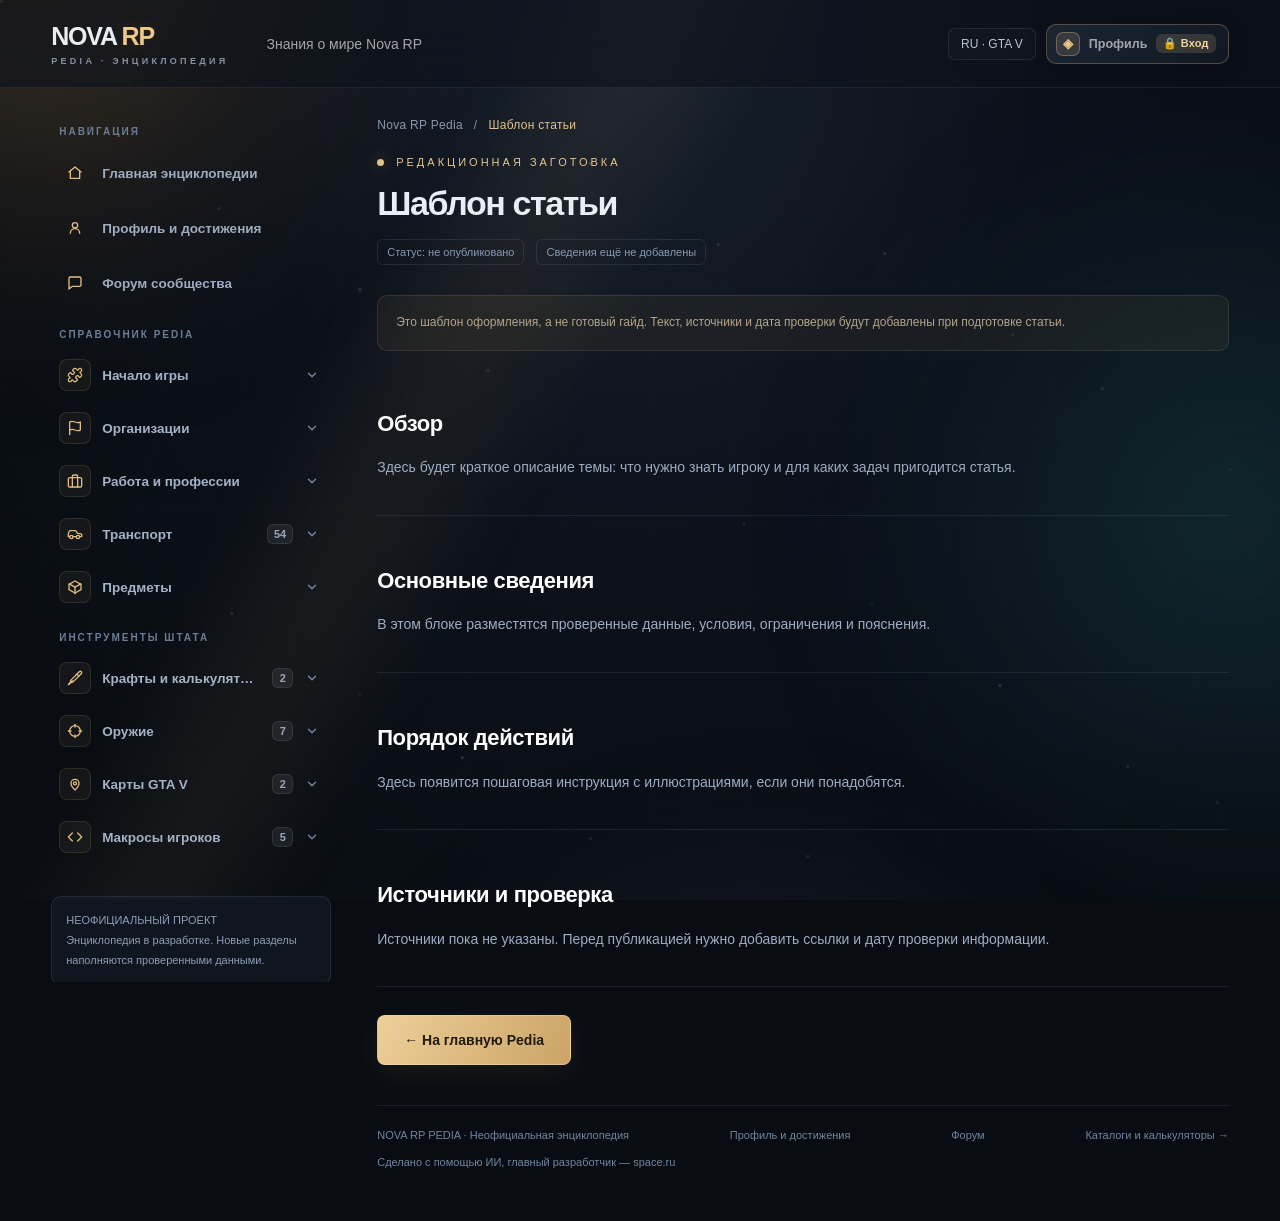
==== commit e29bd05c: "feat(macros): add player macros catalog with live download counter Co-authored-by: arena-agent <2970" ====
--- a/article.html
+++ b/article.html
@@ -47,4 +47,4 @@
 <header><a class="brand" href="home.html" aria-label="Nova RP Pedia — главная">NOVA <b>RP</b><small>PEDIA · ЭНЦИКЛОПЕДИЯ</small></a><span>Знания о мире Nova RP</span><div class="nova-header-end"><div class="right">RU · GTA V</div><a class="nova-profile-btn" id="novaProfileNavBtn" href="profile.html"><span class="npb-avatar" aria-hidden="true">◈</span><span class="npb-label">Профиль</span><span class="npb-badge">🔒 Вход</span></a></div></header>
 <main class="pedia-shell"><aside class="pedia-side"><div class="side-label">ОБЗОР</div><a class="side-link" href="home.html">⌂ &nbsp; Главная</a><a class="side-link" href="profile.html">★ &nbsp; Профиль</a><a class="side-link" href="catalogs.html">◇ &nbsp; Крафты</a><a class="side-link" href="forum.html">☷ &nbsp; Форум</a><div class="side-label">ИНСТРУМЕНТЫ</div><a class="side-link" href="index.html">Государственные структуры</a><a class="side-link" href="ems.html">Медицинская служба</a><div class="side-label">РЕДАКЦИЯ</div><a class="side-link" href="article.html">Шаблон статьи</a><div class="side-box">НЕОФИЦИАЛЬНЫЙ ПРОЕКТ<br>Энциклопедия в разработке. Новые разделы наполняются проверенными данными.</div></aside><div class="pedia-content"><nav class="crumb"><a href="home.html">Nova RP Pedia</a> &nbsp; / &nbsp; <span id="crumbTitle">Шаблон статьи</span></nav><div class="hero-label" id="articleHeroLabel">РЕДАКЦИОННАЯ ЗАГОТОВКА</div><h1 id="articleTitle">Шаблон статьи</h1><div class="article-meta" id="articleMeta"><span>Статус: не опубликовано</span><span>Сведения ещё не добавлены</span></div><div class="editor-note" id="articleNotice">Это шаблон оформления, а не готовый гайд. Текст, источники и дата проверки будут добавлены при подготовке статьи.</div><div class="article-layout" style="display:block;max-width:960px"><div style="min-width:0"><article class="article-main rt-content"><section class="article-block" id="overview"><h2>Обзор</h2><p>Здесь будет краткое описание темы: что нужно знать игроку и для каких задач пригодится статья.</p></section><section class="article-block" id="details"><h2>Основные сведения</h2><p>В этом блоке разместятся проверенные данные, условия, ограничения и пояснения.</p></section><section class="article-block" id="steps"><h2>Порядок действий</h2><p>Здесь появится пошаговая инструкция с иллюстрациями, если они понадобятся.</p></section><section class="article-block" id="sources"><h2>Источники и проверка</h2><p>Источники пока не указаны. Перед публикацией нужно добавить ссылки и дату проверки информации.</p></section></article><div class="actions" style="display:flex;gap:12px;flex-wrap:wrap;margin-top:28px"><a class="nav-button" href="home.html">← На главную Pedia</a></div></div></div><footer class="pedia-footer"><span>NOVA RP PEDIA · Неофициальная энциклопедия</span><a href="profile.html">Профиль и достижения</a><a href="forum.html">Форум</a><a href="catalogs.html">Каталоги и калькуляторы →</a><span>Сделано с помощью ИИ, главный разработчик — <a href="https://space.ru" target="_blank" rel="noopener noreferrer">space.ru</a></span></footer></div></main><script>
 const sections={start:'Начало игры',organizations:'Организации',jobs:'Работа и профессии',transport:'Транспорт',items:'Предметы'};const key=new URLSearchParams(location.search).get('section');if(Object.hasOwn(sections,key)){const title=sections[key];document.getElementById('articleTitle').textContent=title;document.getElementById('crumbTitle').textContent=title;document.getElementById('articleNotice').textContent='Раздел «'+title+'» готовится к наполнению. Ниже — структура будущей статьи, а не сведения о правилах или механиках сервера.';document.title=title+' — Nova RP Pedia';}
-</script><script src="vendor/supabase.js"></script><script src="supabase-config.js?v=3"></script><script src="pedia-richtext.js?v=5"></script><script src="pedia-transport-seed.js?v=5"></script><script src="pedia-sidebar.js?v=5"></script><script src="pedia-article.js?v=5"></script><script src="achievements.js"></script></body></html>+</script><script src="vendor/supabase.js"></script><script src="supabase-config.js?v=3"></script><script src="pedia-richtext.js?v=5"></script><script src="pedia-transport-seed.js?v=5"></script><script src="pedia-sidebar.js?v=6"></script><script src="pedia-article.js?v=5"></script><script src="achievements.js"></script></body></html>
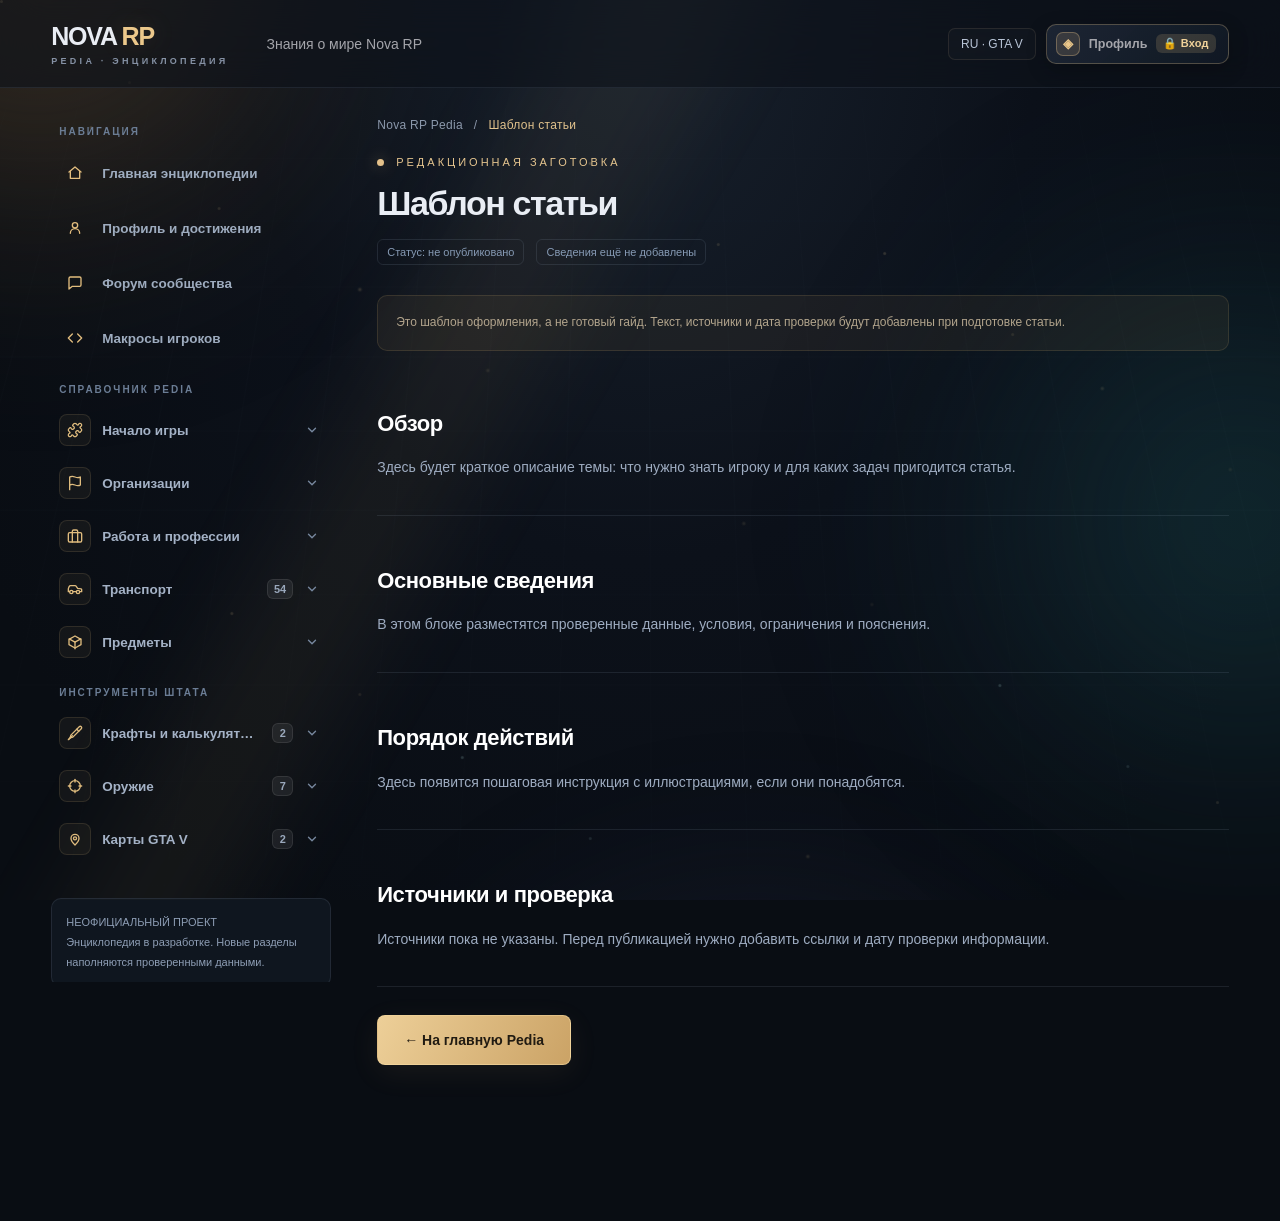
==== commit 4aec4e3c: "feat(macros): standalone sidebar tab, GRM1 auto-decoder, visual editor & SAHP pack Co-authored-by: a" ====
--- a/article.html
+++ b/article.html
@@ -45,6 +45,6 @@
 @media(max-width:1100px){.pedia-shell{gap:25px;grid-template-columns:165px minmax(0,1fr)}.pedia-grid{grid-template-columns:repeat(2,minmax(0,1fr))}}@media(max-width:760px){.pedia-shell{display:block;padding:22px 16px}.pedia-side{display:none}.pedia-title{letter-spacing:-1.8px}.pedia-grid{grid-template-columns:repeat(2,minmax(0,1fr))}.pedia-tile{padding:16px;min-height:180px}.ready-list,.article-layout{grid-template-columns:1fr}.article-toc{display:none}.keycap{display:none}.pedia-search input{padding-right:15px}.pedia-lead{font-size:14px}.section-bar span{display:none}}@media(prefers-reduced-motion:reduce){.pedia-tile{transition:none}}
 </style></head><body><div class="atmosphere" aria-hidden="true"><div class="aura gold"></div><div class="aura teal"></div><div class="aura violet"></div><div class="bg-grid"></div><div class="bg-beam"></div><div class="sparks"></div><div class="sparks second"></div></div>
 <header><a class="brand" href="home.html" aria-label="Nova RP Pedia — главная">NOVA <b>RP</b><small>PEDIA · ЭНЦИКЛОПЕДИЯ</small></a><span>Знания о мире Nova RP</span><div class="nova-header-end"><div class="right">RU · GTA V</div><a class="nova-profile-btn" id="novaProfileNavBtn" href="profile.html"><span class="npb-avatar" aria-hidden="true">◈</span><span class="npb-label">Профиль</span><span class="npb-badge">🔒 Вход</span></a></div></header>
-<main class="pedia-shell"><aside class="pedia-side"><div class="side-label">ОБЗОР</div><a class="side-link" href="home.html">⌂ &nbsp; Главная</a><a class="side-link" href="profile.html">★ &nbsp; Профиль</a><a class="side-link" href="catalogs.html">◇ &nbsp; Крафты</a><a class="side-link" href="forum.html">☷ &nbsp; Форум</a><div class="side-label">ИНСТРУМЕНТЫ</div><a class="side-link" href="index.html">Государственные структуры</a><a class="side-link" href="ems.html">Медицинская служба</a><div class="side-label">РЕДАКЦИЯ</div><a class="side-link" href="article.html">Шаблон статьи</a><div class="side-box">НЕОФИЦИАЛЬНЫЙ ПРОЕКТ<br>Энциклопедия в разработке. Новые разделы наполняются проверенными данными.</div></aside><div class="pedia-content"><nav class="crumb"><a href="home.html">Nova RP Pedia</a> &nbsp; / &nbsp; <span id="crumbTitle">Шаблон статьи</span></nav><div class="hero-label" id="articleHeroLabel">РЕДАКЦИОННАЯ ЗАГОТОВКА</div><h1 id="articleTitle">Шаблон статьи</h1><div class="article-meta" id="articleMeta"><span>Статус: не опубликовано</span><span>Сведения ещё не добавлены</span></div><div class="editor-note" id="articleNotice">Это шаблон оформления, а не готовый гайд. Текст, источники и дата проверки будут добавлены при подготовке статьи.</div><div class="article-layout" style="display:block;max-width:960px"><div style="min-width:0"><article class="article-main rt-content"><section class="article-block" id="overview"><h2>Обзор</h2><p>Здесь будет краткое описание темы: что нужно знать игроку и для каких задач пригодится статья.</p></section><section class="article-block" id="details"><h2>Основные сведения</h2><p>В этом блоке разместятся проверенные данные, условия, ограничения и пояснения.</p></section><section class="article-block" id="steps"><h2>Порядок действий</h2><p>Здесь появится пошаговая инструкция с иллюстрациями, если они понадобятся.</p></section><section class="article-block" id="sources"><h2>Источники и проверка</h2><p>Источники пока не указаны. Перед публикацией нужно добавить ссылки и дату проверки информации.</p></section></article><div class="actions" style="display:flex;gap:12px;flex-wrap:wrap;margin-top:28px"><a class="nav-button" href="home.html">← На главную Pedia</a></div></div></div><footer class="pedia-footer"><span>NOVA RP PEDIA · Неофициальная энциклопедия</span><a href="profile.html">Профиль и достижения</a><a href="forum.html">Форум</a><a href="catalogs.html">Каталоги и калькуляторы →</a><span>Сделано с помощью ИИ, главный разработчик — <a href="https://space.ru" target="_blank" rel="noopener noreferrer">space.ru</a></span></footer></div></main><script>
+<main class="pedia-shell"><aside class="pedia-side"><div class="side-label">ОБЗОР</div><a class="side-link" href="home.html">⌂ &nbsp; Главная</a><a class="side-link" href="profile.html">★ &nbsp; Профиль</a><a class="side-link" href="macros.html">&lt;/&gt; &nbsp; Макросы игроков</a><a class="side-link" href="catalogs.html">◇ &nbsp; Крафты</a><a class="side-link" href="forum.html">☷ &nbsp; Форум</a><div class="side-label">ИНСТРУМЕНТЫ</div><a class="side-link" href="index.html">Государственные структуры</a><a class="side-link" href="ems.html">Медицинская служба</a><div class="side-label">РЕДАКЦИЯ</div><a class="side-link" href="article.html">Шаблон статьи</a><div class="side-box">НЕОФИЦИАЛЬНЫЙ ПРОЕКТ<br>Энциклопедия в разработке. Новые разделы наполняются проверенными данными.</div></aside><div class="pedia-content"><nav class="crumb"><a href="home.html">Nova RP Pedia</a> &nbsp; / &nbsp; <span id="crumbTitle">Шаблон статьи</span></nav><div class="hero-label" id="articleHeroLabel">РЕДАКЦИОННАЯ ЗАГОТОВКА</div><h1 id="articleTitle">Шаблон статьи</h1><div class="article-meta" id="articleMeta"><span>Статус: не опубликовано</span><span>Сведения ещё не добавлены</span></div><div class="editor-note" id="articleNotice">Это шаблон оформления, а не готовый гайд. Текст, источники и дата проверки будут добавлены при подготовке статьи.</div><div class="article-layout" style="display:block;max-width:960px"><div style="min-width:0"><article class="article-main rt-content"><section class="article-block" id="overview"><h2>Обзор</h2><p>Здесь будет краткое описание темы: что нужно знать игроку и для каких задач пригодится статья.</p></section><section class="article-block" id="details"><h2>Основные сведения</h2><p>В этом блоке разместятся проверенные данные, условия, ограничения и пояснения.</p></section><section class="article-block" id="steps"><h2>Порядок действий</h2><p>Здесь появится пошаговая инструкция с иллюстрациями, если они понадобятся.</p></section><section class="article-block" id="sources"><h2>Источники и проверка</h2><p>Источники пока не указаны. Перед публикацией нужно добавить ссылки и дату проверки информации.</p></section></article><div class="actions" style="display:flex;gap:12px;flex-wrap:wrap;margin-top:28px"><a class="nav-button" href="home.html">← На главную Pedia</a></div></div></div><footer class="pedia-footer"><span>NOVA RP PEDIA · Неофициальная энциклопедия</span><a href="profile.html">Профиль и достижения</a><a href="forum.html">Форум</a><a href="catalogs.html">Каталоги и калькуляторы →</a><span>Сделано с помощью ИИ, главный разработчик — <a href="https://space.ru" target="_blank" rel="noopener noreferrer">space.ru</a></span></footer></div></main><script>
 const sections={start:'Начало игры',organizations:'Организации',jobs:'Работа и профессии',transport:'Транспорт',items:'Предметы'};const key=new URLSearchParams(location.search).get('section');if(Object.hasOwn(sections,key)){const title=sections[key];document.getElementById('articleTitle').textContent=title;document.getElementById('crumbTitle').textContent=title;document.getElementById('articleNotice').textContent='Раздел «'+title+'» готовится к наполнению. Ниже — структура будущей статьи, а не сведения о правилах или механиках сервера.';document.title=title+' — Nova RP Pedia';}
-</script><script src="vendor/supabase.js"></script><script src="supabase-config.js?v=3"></script><script src="pedia-richtext.js?v=5"></script><script src="pedia-transport-seed.js?v=5"></script><script src="pedia-sidebar.js?v=6"></script><script src="pedia-article.js?v=5"></script><script src="achievements.js"></script></body></html>+</script><script src="vendor/supabase.js"></script><script src="supabase-config.js?v=3"></script><script src="pedia-richtext.js?v=5"></script><script src="pedia-transport-seed.js?v=5"></script><script src="pedia-sidebar.js?v=7"></script><script src="pedia-article.js?v=5"></script><script src="achievements.js"></script></body></html>
